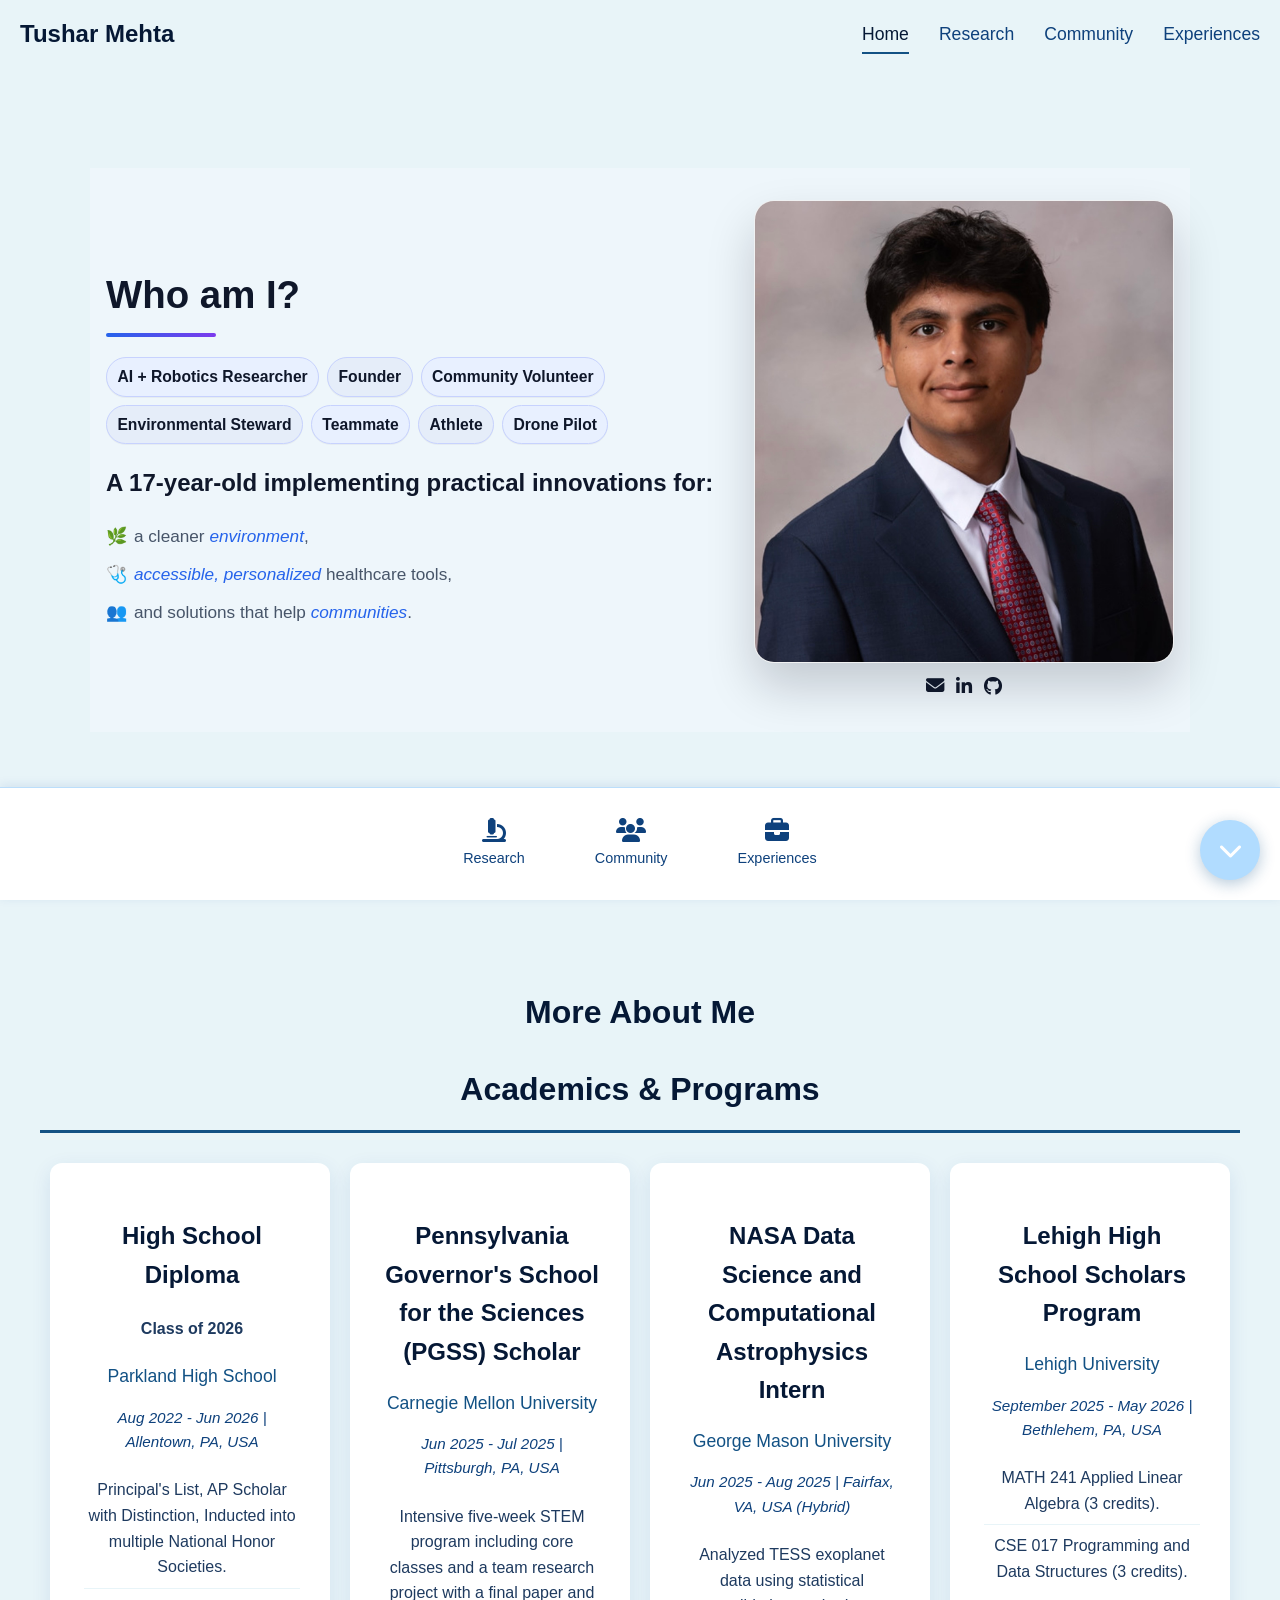
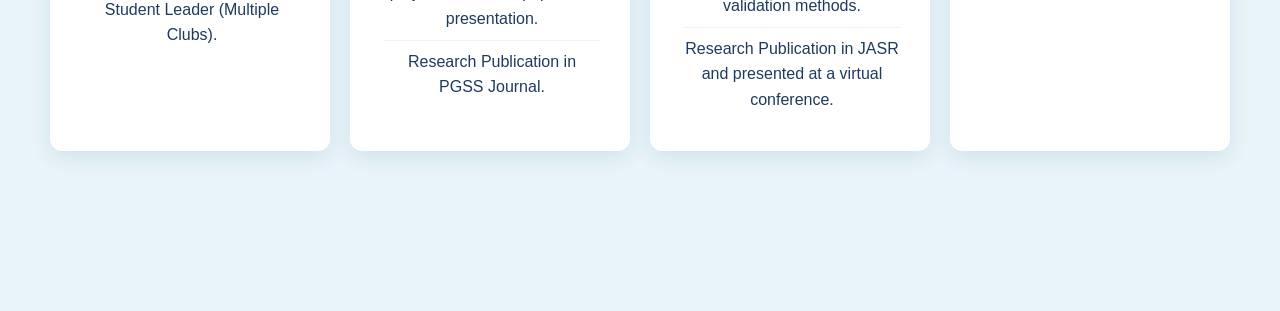
==== index.html @ a8ed3935 "Update index.html" ====
<!DOCTYPE html>
<html lang="en">
<head>
    <meta charset="UTF-8">
    <meta name="viewport" content="width=device-width, initial-scale=1.0">
    <title>Tushar Mehta</title>
    <link rel="stylesheet" href="style.css">
    <link rel="stylesheet" href="https://cdnjs.cloudflare.com/ajax/libs/font-awesome/6.5.2/css/all.min.css">
</head>
<body>

    <section id="home">
        <div class="background-overlay"></div>
        <header>
            <div class="logo">
                <a href="#">Tushar Mehta</a>
            </div>
            
            <!-- Hamburger Menu Button -->
            <button class="hamburger" id="hamburger">
                <span class="hamburger-line"></span>
                <span class="hamburger-line"></span>
                <span class="hamburger-line"></span>
            </button>
            
            <nav class="nav-menu" id="nav-menu">
                <ul>
                    <li><a href="#" class="active">Home</a></li>
                    <li><a href="research.html">Research</a></li>
                    <li><a href="community.html">Community</a></li>
                    <li><a href="experiences.html">Experiences</a></li>
                </ul>
            </nav>
        </header>

        <main class="hero-content">
<section class="intro theme-light" aria-labelledby="intro-title">
  <style>
    /* ===== Palette (light). Switch to .theme-dark if you prefer ===== */
    .theme-light { --bg:#eef6fb; --ink:#0f172a; --muted:#475569; --accent:#2563eb; --accent2:#7c3aed; --chip-bg:#e5edf9; --chip-bg-2:#e8f0ff; --chip-border:#c7d2fe; --chip-ink:#0f172a; }
    .theme-dark  { --bg:#0b1220; --ink:#e8eef6; --muted:#a9b6c7; --accent:#60a5fa; --accent2:#a78bfa; --chip-bg:#172033; --chip-bg-2:#1b2440; --chip-border:#2a3a58; --chip-ink:#e8eef6; }

    /* Layout */
    .intro{ background:var(--bg); color:var(--ink); }
    .intro .wrap{
      max-width:1100px; margin:0 auto; padding:2rem 1rem;
      display:grid; grid-template-columns: 1fr 420px; gap:2rem; align-items:center;
    }
    @media (max-width:880px){
      .intro .wrap{ grid-template-columns:1fr; }
      .intro .photo{ order:2; justify-self:center; }
    }

    /* Fix heading/subhead visibility even if a global style lowers opacity */
    .intro #intro-title,
    .intro .subhead{
      color:var(--ink) !important;
      opacity:1 !important;
      text-shadow:none !important;
      mix-blend-mode:normal !important;
      margin:0 0 .5rem;
    }
    #intro-title{ font-size:clamp(1.9rem,3.2vw,2.4rem); font-weight:800; }
    .rule{
      width:110px; height:4px; border-radius:999px; margin:.35rem 0 1.25rem;
      background:linear-gradient(90deg,var(--accent),var(--accent2));
    }

    /* Chips */
    .roles{ margin:0 0 .75rem; padding:0; list-style:none; display:flex; flex-wrap:wrap; gap:.5rem; }
    .roles li{
      display:inline-block; padding:.38rem .65rem; border-radius:999px;
      background:var(--chip-bg); border:1px solid var(--chip-border);
      color:var(--chip-ink); font-weight:600; font-size:.98rem; box-shadow:0 1px 0 rgba(15,23,42,.04);
    }
    .roles li:nth-child(odd){ background:var(--chip-bg-2); }

    /* Body line */
    .mission{ margin:.25rem 0 0; font-size:clamp(1rem,1.8vw,1.075rem); color:var(--muted); line-height:1.65; }
    .mission i{ color:var(--accent); font-style:italic; }

    /* Photo on the right */
    .photo{ justify-self:end; }
    .photo img{
      display:block; width:min(100%,420px); height:auto;
      border-radius:20px;
      box-shadow: 0 24px 48px rgba(2, 6, 23, .18);
      border: 1px solid rgba(15, 23, 42, .06);
      background:#fff;             /* prevents gray edges on transparent PNGs */
      object-fit: cover;
    }
  </style>

  <div class="wrap">
    <!-- LEFT: text -->
    <div>
      <h2 id="intro-title">Who am I?</h2>
      <div class="rule" aria-hidden="true">
      </div>

      <ul class="roles" aria-label="My roles">
        <li>AI&nbsp;+&nbsp;Robotics&nbsp;Researcher</li>
        <li>Founder</li>
        <li>Community&nbsp;Volunteer</li>
        <li>Environmental&nbsp;Steward</li>
        <li>Teammate</li>
        <li>Athlete</li>
        <li>Drone&nbsp;Pilot</li>
      </ul>

    <div class="head"> <h2>A 17-year-old implementing practical innovations for:</h2></div>
<ul class="mission" style="margin-top:1rem; padding-left:0; list-style:none;">
  <li><span class="icon" aria-hidden="true">🌿</span>a cleaner <i>environment</i>,</li>
  <li><span class="icon" aria-hidden="true">🩺</span><i>accessible, personalized</i> healthcare tools,</li>
  <li><span class="icon" aria-hidden="true">👥</span>and solutions that help <i>communities</i>.</li>
</ul>
</div>
<!-- Styles for the left-side social row (keep or merge into your main <style>) -->
<style>
  .left-social{
    margin-top:.85rem;       /* space under the bullets */
    display:inline-flex;
    gap:.75rem;
    align-items:center;
  }
  .left-social a{
    color:var(--ink);        /* matches your theme text color */
    text-decoration:none;
    font-size:1.05rem;
    line-height:1;
  }
  .left-social a:hover{
    color:var(--accent);     /* uses your existing accent color */
  }
</style>
<style>
  /* tiny helper so icons line up nicely */
    .mission li{
    margin: .6rem 0;          /* <-- more space between list items */
  }
    .mission .icon{
    display:inline-block;
    width:1.25em;
    text-align:center;
    margin-right:.4rem;
  }
</style>

    <!-- RIGHT: photo -->
<div class="right-col" style="justify-self:end;text-align:center;">
  <figure class="photo" style="margin:0;">
    <img
      src="assets/images/profile-photo.jpg"
      alt="Portrait of Tushar Mehta"
      style="display:block;width:min(100%,420px);height:auto;border-radius:20px;box-shadow:0 24px 48px rgba(2,6,23,.18);border:1px solid rgba(15,23,42,.06);background:#fff;object-fit:cover;"
    />
  </figure>

  <div class="social-icons" style="margin-top:.85rem;display:inline-flex;gap:.75rem;align-items:center;">
    <a href="mailto:mehtat124@gmail.com?subject=Request%20For%20Info&body=Hi%20Tushar," aria-label="Email" target="_blank" rel="noopener noreferrer" style="color:var(--ink);text-decoration:none;font-size:1.15rem;line-height:1;">
      <i class="fas fa-envelope"></i>
    </a>
    <a href="https://www.linkedin.com/in/tushar-mehta-104a21375/" aria-label="LinkedIn" target="_blank" rel="noopener noreferrer" style="color:var(--ink);text-decoration:none;font-size:1.15rem;line-height:1;">
      <i class="fab fa-linkedin-in"></i>
    </a>
    <a href="https://github.com/TMRmehta" aria-label="GitHub" target="_blank" rel="noopener noreferrer" style="color:var(--ink);text-decoration:none;font-size:1.15rem;line-height:1;">
      <i class="fab fa-github"></i>
    </a>
  </div>
</div>
</section>

        </main>

        <div class="bottom-icons">
            <div class="scroll-down-icon">
                <a href="#projects"> <i class="fas fa-chevron-down"></i>
                </a>
            </div>
        </div>
    </section>
    <section id="projects" class="about-section">
        <h2>More About Me</h2>
            <div id="academics" class="tab-content">
                <h2 class="section-title">Academics & Programs</h2>
                <div class="card-grid">
                    <div class="card academic-card">
                        <h3>High School Diploma </h3>
                        <h4>Class of 2026</h4>
                        <p class="institution">Parkland High School</p>
                        <p class="date-location">Aug 2022 - Jun 2026 | Allentown, PA, USA</p>
                        <ul>
                            <li>Principal's List, AP Scholar with Distinction, Inducted into multiple National Honor Societies.
                            
                            </li>
                            <li>Student Leader (Multiple Clubs).</li>
                        </ul>
                    </div>
                    <div class="card academic-card">
                        <h3>Pennsylvania Governor's School for the Sciences (PGSS) Scholar</h3>
                        <p class="institution">Carnegie Mellon University</p>
                        <p class="date-location">Jun 2025 - Jul 2025 | Pittsburgh, PA, USA</p>
                        <ul>
                            <li>Intensive five-week STEM program including core classes and a team research project with a final paper and presentation.</li>
                            <li>Research Publication in PGSS Journal.</li>
                        </ul>
                    </div>
                    <div class="card academic-card">
                        <h3>NASA Data Science and Computational Astrophysics Intern</h3>
                        <p class="institution">George Mason University</p>
                        <p class="date-location">Jun 2025 - Aug 2025 | Fairfax, VA, USA (Hybrid)</p>
                         <ul>
                            <li>Analyzed TESS exoplanet data using statistical validation methods.</li>
                            <li>Research Publication in JASR and presented at a virtual conference.</li>
                        </ul>
                    </div>
                    <div class="card academic-card">
                        <h3>Lehigh High School Scholars Program</h3>
                        <p class="institution">Lehigh University</p>
                        <p class="date-location">September 2025 - May 2026 | Bethlehem, PA, USA</p>
                         <ul>
                            <li>MATH 241 Applied Linear Algebra (3 credits).</li>
                            <li>CSE 017 Programming and Data Structures (3 credits).</li>
                        </ul>
                    </div>
                </div>
            </div>
    </section>

    <!-- Bottom Navigation Icons -->
    <footer class="bottom-navigation">
        <div class="nav-icons">
            <a href="research.html" class="nav-icon" aria-label="Research">
                <i class="fas fa-microscope"></i>
                <span>Research</span>
            </a>
            <a href="community.html" class="nav-icon" aria-label="Community">
                <i class="fas fa-users"></i>
                <span>Community</span>
            </a>
            <a href="experiences.html" class="nav-icon" aria-label="Experiences">
                <i class="fas fa-briefcase"></i>
                <span>Experiences</span>
            </a>
        </div>
    </footer>

    <!-- Navigation Toggle Button -->
    <div class="nav-toggle" id="navToggle">
        <i class="fas fa-chevron-up"></i>
    </div>

    <script src="script.js"></script>
</body>
</html>
---- style.css ----
/* General Body & Font Styles */
* {
    box-sizing: border-box;
}

body {
    /* Use a standard, clean font */
    font-family: 'Segoe UI', Tahoma, Geneva, Verdana, sans-serif;
    margin: 0;
    padding: 0;
    /* Professional light blue background */
    background-color: #e8f4f8;
    color: #1e3a5f; /* Deep blue text for contrast */
    overflow-x: hidden; /* Prevents horizontal scroll */
    min-height: 100vh;
    line-height: 1.6;
}

/* Base Header and Navigation (Applies to both Home and Projects) */
header {
    position: absolute;
    top: 0;
    left: 0;
    width: 100%;
    padding: 15px 20px;
    display: flex;
    justify-content: space-between;
    align-items: center;
    box-sizing: border-box;
    z-index: 1000; /* High z-index for navigation */
    background-color: rgba(232, 244, 248, 0.95);
    backdrop-filter: blur(10px);
}

.logo a {
    font-size: 1.5rem;
    font-weight: bold;
    color: #051835; /* Professional deep blue */
    text-decoration: none;
}

nav ul {
    list-style: none;
    margin: 0;
    padding: 0;
    display: flex;
    align-items: center;
    gap: 20px;
    flex-wrap: wrap;
}

nav a {
    color: #0e417c; /* Medium blue link color */
    text-decoration: none;
    font-size: 1.2rem;
    padding-bottom: 5px;
    transition: color 0.3s ease, border-bottom 0.3s ease;
}

nav a:hover, nav a.active {
    color: #051835; /* Darker hover/active color */
    border-bottom: 2px solid #125184; /* Bright blue accent */
}

/* Hamburger Menu Styles */
.hamburger {
    display: none;
    flex-direction: column;
    justify-content: space-around;
    width: 30px;
    height: 30px;
    background: transparent;
    border: none;
    cursor: pointer;
    padding: 0;
    z-index: 1001;
}

.hamburger-line {
    width: 100%;
    height: 3px;
    background-color: #051835;
    border-radius: 2px;
    transition: all 0.3s ease;
    transform-origin: center;
}

.hamburger.active .hamburger-line:nth-child(1) {
    transform: rotate(45deg) translate(6px, 6px);
}

.hamburger.active .hamburger-line:nth-child(2) {
    opacity: 0;
}

.hamburger.active .hamburger-line:nth-child(3) {
    transform: rotate(-45deg) translate(6px, -6px);
}

.nav-menu {
    display: flex;
    align-items: center;
}

.nav-menu ul {
    list-style: none;
    margin: 0;
    padding: 0;
    display: flex;
    align-items: center;
    gap: 30px;
}

.nav-menu a {
    color: #0e417c;
    text-decoration: none;
    font-size: 1.1rem;
    font-weight: 500;
    padding: 8px 0;
    transition: color 0.3s ease, border-bottom 0.3s ease;
    position: relative;
}

.nav-menu a:hover, .nav-menu a.active {
    color: #051835;
    border-bottom: 2px solid #125184;
}

/* Hide timeline sidebar on mobile devices */
@media (max-width: 991px) {
    .timeline-sidebar {
        display: none !important;
    }
    
    .research-timeline {
        padding-left: 20px !important;
    }
}

/* Mobile Navigation Overlay */
.nav-menu.active {
    position: fixed;
    top: 0;
    left: 0;
    width: 100%;
    height: 100vh;
    background-color: rgba(232, 244, 248, 0.98);
    backdrop-filter: blur(10px);
    z-index: 999;
    display: flex;
    align-items: center;
    justify-content: center;
    opacity: 1;
    visibility: visible;
    transition: all 0.3s ease;
}

.nav-menu.active ul {
    flex-direction: column;
    gap: 40px;
    text-align: center;
}

.nav-menu.active a {
    font-size: 1.5rem;
    font-weight: 600;
    color: #051835;
    padding: 15px 0;
    display: block;
    border-bottom: none;
    transition: transform 0.3s ease;
}

.nav-menu.active a:hover,
.nav-menu.active a.active {
    color: #125184;
    border-bottom: none;
    transform: scale(1.05);
}

/* Home Section */
#home {
    position: relative;
    height: 100vh;
    width: 100%;
    display: flex;
    flex-direction: column;
    justify-content: center;
    align-items: center;
    background: none;
    padding-top: 0;
}

/* Main Hero Content */
.hero-content {
    position: relative;
    z-index: 2;
    display: flex;
    align-items: center;
    justify-content: center;
    gap: 30px;
    padding: 0 20px;
    width: 100%;
    max-width: 1200px;
    box-sizing: border-box;
    flex-wrap: wrap;
}

.text-content {
    flex: 1;
    max-width: 500px;
    color: #1e3a5f;
}

.text-content h1 {
    font-size: clamp(2rem, 5vw, 2.5rem);
    margin: 0 0 10px 0;
    font-weight: 600;
    color: #051835;
    line-height: 1.2;
}

.underline {
    width: 70px;
    height: 4px;
    background-color: #125184; /* Bright blue accent */
    margin-bottom: 20px;
}

.text-content p {
    font-size: clamp(1rem, 2.5vw, 1.5rem);
    line-height: 1.6;
    color: #0e417c;
    margin-bottom: 20px;
}

.text-content i {
    font-style: italic;
}

/* Social Icons */
.social-icons {
    margin-top: 30px;
    display: flex;
    gap: 20px;
    font-style: normal;  /* ✅ Overrides inherited italic style */
}

.social-icons a {
    color: #0e417c;
    font-size: 1.8rem;
    transition: color 0.3s ease, transform 0.3s ease;
}

.social-icons a:hover {
    color: #125184; /* Bright blue hover */
    transform: scale(1.1);
}

/* Image Content */
.image-content {
    flex: 1;
    display: flex;
    justify-content: center;
    align-items: center;
    max-width: 400px;
    min-width: 250px;
}

.image-content img {
    width: 100%;
    height: auto;
    max-width: 350px;
    border-radius: 8px;
    box-shadow: 0 6px 20px rgba(13, 71, 161, 0.15);
}

/* Bottom Icons (for home page only) */
.bottom-icons {
    position: absolute;
    bottom: 30px;
    width: 100%;
    padding: 0 50px;
    display: flex;
    justify-content: space-between;
    align-items: center;
    box-sizing: border-box;
    z-index: 2;
}

/* About Section Styles */
.about-section {
    background-color: #e8f4f8;
    padding: 60px 20px;
    text-align: center;
    color: #1e3a5f;
}

.about-section h2 {
    font-size: clamp(1.8rem, 4vw, 2rem);
    color: #051835;
    margin-bottom: 20px;
    font-weight: 600;
}

.tab-content {
    max-width: 1200px;
    margin: 0 auto;
}

.card-grid {
    display: grid;
    grid-template-columns: repeat(auto-fit, minmax(280px, 1fr));
    gap: 20px;
    margin-top: 30px;
    padding: 0 10px;
}

.card {
    background-color: #ffffff;
    border-radius: 12px;
    padding: 30px;
    box-shadow: 0 6px 20px rgba(13, 71, 161, 0.1);
    transition: transform 0.3s ease, box-shadow 0.3s ease;
    border-left: 4px solid transparent;
}

.card:hover {
    transform: translateY(-5px);
    box-shadow: 0 12px 30px rgba(13, 71, 161, 0.15);
    border-left-color: #125184;
}

.academic-card h3 {
    font-size: 1.5rem;
    color: #051835;
    margin-bottom: 15px;
    font-weight: 600;
}

.institution {
    font-size: 1.1rem;
    color: #125184;
    font-weight: 500;
    margin-bottom: 8px;
}

.date-location {
    font-size: 0.95rem;
    color: #0e417c;
    margin-bottom: 15px;
    font-style: italic;
}

.academic-card ul {
    list-style: none;
    padding: 0;
    margin: 0;
}

.academic-card li {
    font-size: 1rem;
    color: #1e3a5f;
    line-height: 1.6;
    padding: 8px 0;
    border-bottom: 1px solid #e8f4f8;
}

.academic-card li:last-child {
    border-bottom: none;
}

.camera-icon, .scroll-down-icon {
    font-size: 1.2rem;
}

.scroll-down-icon {
    position: absolute;
    left: 50%;
    transform: translateX(-50%);
    animation: bounce 2s infinite;
}

.scroll-down-icon a {
    color: #051835;
}

/* Bouncing Animation for Scroll Arrow */
@keyframes bounce {
    0%, 20%, 50%, 80%, 100% {
        transform: translate(-50%, 0);
    }
    40% {
        transform: translate(-50%, -15px);
    }
    60% {
        transform: translate(-50%, -7px);
    }
}

/* ------------------------------------------- */
/* --- Projects Page Specific Styles (Enhanced) --- */
/* ------------------------------------------- */

/* Projects Page Header */
#projects-page-header {
    position: relative;
    height: 50vh;
    width: 100%;
    display: flex;
    flex-direction: column;
    justify-content: center;
    align-items: center;
    background: linear-gradient(135deg, #bbdefb 0%, #c6e5ff 100%);
    color: #051835;
}

/* Adjust header positioning on this page */
#projects-page-header header {
    position: absolute;
    top: 0;
    left: 0;
    width: 100%;
}

.page-title {
    position: relative;
    z-index: 2;
    text-align: center;
    margin-top: 50px;
}

.page-title h1 {
    font-size: clamp(2rem, 5vw, 3.5rem);
    font-weight: 600;
    margin: 0;
    color: #051835;
    line-height: 1.2;
}

.page-title .underline {
    width: 100px;
    height: 4px;
    background-color: #125184;
    margin: 15px auto 20px auto;
}

/* Category Navigation Links */
.category-nav {
    display: flex;
    gap: 30px;
    justify-content: center;
    margin-top: 25px;
}

.category-link {
    color: #0e417c;
    text-decoration: none;
    font-size: 1.1rem;
    font-weight: 500;
    padding: 10px 25px;
    border: 2px solid #64b5f6;
    border-radius: 25px;
    transition: all 0.3s ease;
    background-color: rgba(255, 255, 255, 0.8);
}

.category-link:hover {
    background-color: #125184;
    color: #ffffff;
    border-color: #125184;
    transform: translateY(-2px);
}

/* --- Enhanced Sidebar Scroll Indicator (INCREASED SIZE) --- */
.timeline-sidebar {
    position: fixed;
    left: 20px;
    top: 50%;
    transform: translateY(-50%);
    z-index: 100;
    display: flex;
    flex-direction: column;
    gap: 35px;
    align-items: flex-start;
    max-width: 200px;
}

/* Every label visible at all times */
.timeline-item {
    display: flex;
    align-items: center;
    gap: 16px;
    cursor: pointer;
    transition: all 0.3s ease;
}

.timeline-dot {
    width: 18px;
    height: 18px;
    border-radius: 50%;
    background-color: #c6e5ff;
    border: 3px solid #fff;
    box-shadow: 0 0 0 3px #c6e5ff;
    transition: all 0.3s ease;
}

/* Labels are always visible but muted */
.timeline-label {
    font-size: 1.1rem;
    color: #0e417c;
    opacity: 0.7;
    transform: translateX(0);
    font-weight: 500;
    transition: all 0.3s ease;
    max-width: 200px;
    word-break: normal;
    overflow-wrap: normal;
    line-height: 1.2;
}

/* Highlight active section */
.timeline-item.active .timeline-label {
    color: #051835;
    opacity: 1;
    font-size: 1.4rem;
    font-weight: 700;
    transform: scale(1.05);
}

.timeline-item.active .timeline-dot {
    background-color: #125184;
    box-shadow: 0 0 0 4px #125184, 0 0 12px rgba(33, 150, 243, 0.6);
    transform: scale(1.4);
    width: 20px;
    height: 20px;
}

/* Hover feedback */
.timeline-item:hover .timeline-label {
    color: #051835;
    opacity: 1;
}

/* Research Timeline - Continuous Layout */
.research-timeline {
    padding: 40px 20px;
    max-width: 1400px;
    margin: 0 auto;
    background-color: #e8f4f8;
}

.research-section {
    margin-bottom: 80px;
}

.section-title {
    font-size: clamp(1.8rem, 4vw, 2.5rem);
    color: #051835;
    margin-bottom: 30px;
    padding-bottom: 15px;
    border-bottom: 3px solid #125184;
    font-weight: 600;
}

/* Project Item - Continuous Flow */
.project-item {
    margin-bottom: 60px;
    opacity: 0;
    transform: translateY(30px);
    animation: fadeInUp 0.8s ease forwards;
}

@keyframes fadeInUp {
    to {
        opacity: 1;
        transform: translateY(0);
    }
}

.project-content {
    display: flex;
    align-items: center;
    gap: 30px;
    padding: 30px 20px;
    background-color: #ffffff;
    border-radius: 12px;
    box-shadow: 0 4px 20px rgba(13, 71, 161, 0.08);
    transition: all 0.4s ease;
    border-left: 4px solid transparent;
    flex-wrap: wrap;
}

.project-content:hover {
    box-shadow: 0 8px 30px rgba(13, 71, 161, 0.15);
    transform: translateX(10px);
    border-left-color: #125184;
}

/* Reverse layout for alternating pattern */
.project-content.reverse {
    flex-direction: row-reverse;
}

.project-content.reverse:hover {
    transform: translateX(-10px);
}

.project-image {
    flex: 1;
    min-width: 250px;
    max-width: 400px;
    border-radius: 8px;
    overflow: hidden;
    box-shadow: 0 4px 15px rgba(13, 71, 161, 0.12);
    background-color: white;
}

.project-image img {
    width: 100%;
    height: clamp(200px, 30vw, 350px);
    object-fit: contain;
    display: block;
    transition: transform 0.4s ease;
    background-color: white;
}

.project-content:hover .project-image img {
    transform: scale(1.05);
}

.project-details {
    flex: 1.2;
    color: #1e3a5f;
}

.project-details h3 {
    font-size: clamp(1.3rem, 3vw, 1.9rem);
    margin-top: 0;
    margin-bottom: 1rem;
    color: #051835;
    font-weight: 600;
}

.project-details p {
    font-size: clamp(0.95rem, 2vw, 1.1rem);
    line-height: 1.8;
    margin-bottom: 1.5rem;
    color: #0e417c;
}

.technologies {
    display: flex;
    flex-wrap: wrap;
    gap: 0.75rem;
    margin-bottom: 1.5rem;
}

.tech-tag {
    background-color: #bbdefb;
    color: #051835;
    padding: 0.4rem 1rem;
    border-radius: 20px;
    font-size: 0.9rem;
    font-family: 'Roboto Mono', monospace;
    font-weight: 500;
    transition: all 0.3s ease;
}

.tech-tag:hover {
    background-color: #125184;
    color: #ffffff;
    transform: translateY(-2px);
}

.project-links {
    display: flex;
    gap: 15px;
    flex-wrap: wrap;
}

.project-links .btn-link {
    display: inline-block;
    background-color: #0e417c;
    color: white;
    padding: 12px 28px;
    border-radius: 6px;
    text-decoration: none;
    font-weight: 500;
    transition: all 0.3s ease;
    border: 2px solid #0e417c;
}

.project-links .btn-link:hover {
    background-color: #125184;
    border-color: #125184;
    transform: translateY(-2px);
    box-shadow: 0 4px 12px rgba(33, 150, 243, 0.3);
}

/* Old Project Card Styles (Kept for other pages) */
.projects-container {
    padding: 80px 20px;
    display: flex;
    flex-direction: column;
    align-items: center;
    gap: 50px;
}

.project-card {
    background-color: #ffffff;
    border-radius: 8px;
    box-shadow: 0 6px 20px rgba(13, 71, 161, 0.1);
    display: flex;
    flex-direction: row;
    align-items: center;
    max-width: 1100px;
    width: 90%;
    overflow: hidden;
    transition: transform 0.3s ease, box-shadow 0.3s ease;
    border: 1px solid #bbdefb;
}

.project-card:hover {
    transform: translateY(-8px);
    box-shadow: 0 12px 24px rgba(13, 71, 161, 0.15);
}

.project-card .project-image {
    flex: 1;
    min-width: 45%;
    max-height: 350px;
    overflow: hidden;
    background-color: white;
}

.project-card .project-image img {
    width: 100%;
    height: 100%;
    object-fit: contain;
    display: block;
    background-color: white;
}

.project-card .project-details {
    flex: 1.2;
    padding: 40px;
    color: #1e3a5f;
}

.project-card.image-right {
    flex-direction: row-reverse;
}

/* Video Grid for multiple videos */
.video-grid {
    display: grid;
    grid-template-columns: repeat(auto-fit, minmax(300px, 1fr));
    gap: 30px;
    width: 90%;
    max-width: 1100px;
    margin-top: 40px;
}

.video-embed-card:hover {
    transform: translateY(-5px);
}

.video-embed-card iframe {
    width: 100%;
    height: 200px;
    border: none;
    border-radius: 8px;
    margin-bottom: 15px;
}

.video-info h4 {
    font-size: 1.2rem;
    margin-top: 0;
    color: #051835;
}

.video-info p {
    font-size: 0.9rem;
    line-height: 1.5;
    color: #0e417c;
}

/* ------------------------------------------- */
/* --- Comprehensive Responsive Design --- */
/* ------------------------------------------- */
/* Large Desktop (1400px and up) */
@media (min-width: 1400px) {
    .hero-content {
        gap: 50px;
        padding: 0 20px;
    }
    
    .research-timeline {
        padding: 60px 80px 60px 260px;
    }
    
    .timeline-sidebar {
        left: 40px;
    }
}

/* Desktop (1200px to 1399px) */
@media (max-width: 1399px) and (min-width: 1200px) {
    .research-timeline {
        padding: 60px 40px 60px 250px;
    }
    
    .timeline-sidebar {
        left: 10px;
        max-width: 220px;
    }
    
    .timeline-label {
        max-width: 220px;
        word-break: normal;
        overflow-wrap: normal;
    }
}

/* Tablet Landscape (992px to 1199px) */
@media (max-width: 1199px) and (min-width: 992px) {
    .hero-content {
        gap: 25px;
        padding: 0 30px;
    }
    
    .research-timeline {
        padding: 50px 30px 50px 200px;
    }
    
    .timeline-sidebar {
        left: 20px;
        max-width: 160px;
    }
    
    .timeline-label {
        font-size: 0.95rem;
        max-width: 160px;
        word-break: normal;
        overflow-wrap: normal;
    }
    
    .project-content {
        gap: 25px;
        padding: 25px 15px;
    }
    
    .project-image {
        min-width: 200px;
        max-width: 350px;
    }
}

/* Tablet Portrait (768px to 991px) */
@media (max-width: 991px) and (min-width: 768px) {
    .hamburger {
        display: flex;
    }
    
    .nav-menu {
        display: none;
    }
    
    header {
        padding: 15px 20px;
    }
    
    #home {
        padding-top: 90px;
        min-height: 100vh;
        height: auto;
    }
    
    .hero-content {
        flex-direction: column;
        text-align: center;
        gap: 30px;
        padding: 0 20px;
        margin-top: 0;
        width: 100%;
    }
    
    .intro .wrap {
        padding: 1.5rem 1rem 2rem 1rem !important;
    }
    
    .text-content {
        max-width: 100%;
        order: 1;
    }
    
    .image-content {
        max-width: 300px;
        order: 2;
    }
    
    .research-timeline {
        padding: 40px 20px;
        margin-top: 80px;
    }
    
    .timeline-sidebar {
        display: none !important;
    }
    
    .project-content,
    .project-content.reverse {
        flex-direction: column;
        gap: 25px;
        padding: 30px 20px;
        margin-bottom: 40px;
    }
    
    .project-image {
        min-width: 100%;
        max-width: 100%;
        order: 1;
    }
    
    .project-details {
        order: 2;
    }
    
    .card-grid {
        grid-template-columns: repeat(auto-fit, minmax(280px, 1fr));
        gap: 25px;
        margin-top: 40px;
    }
    
    .card {
        padding: 25px;
    }
    
    .nav-icons {
        gap: 25px;
    }
    
    .nav-toggle {
        width: 50px;
        height: 50px;
        font-size: 1.3rem;
        bottom: 15px;
        right: 15px;
    }
}

/* Mobile Landscape (576px to 767px) */
@media (max-width: 767px) and (min-width: 576px) {
    .hamburger {
        display: flex;
    }
    
    .nav-menu {
        display: none;
    }
    
    header {
        padding: 12px 15px;
    }
    
    #home {
        padding-top: 80px;
        min-height: 100vh;
        height: auto;
    }
    
    .hero-content {
        flex-direction: column;
        text-align: center;
        gap: 25px;
        padding: 0 15px;
        margin-top: 0;
        width: 100%;
    }
    
    .intro .wrap {
        padding: 1rem 1rem 2rem 1rem !important;
    }
    
    .text-content {
        max-width: 100%;
        order: 1;
    }
    
    .image-content {
        max-width: 250px;
        order: 2;
    }
    
    .about-section {
        padding: 40px 15px;
        margin-top: 70px;
    }
    
    .card-grid {
        grid-template-columns: 1fr;
        gap: 20px;
        padding: 0 10px;
    }
    
    .card {
        padding: 20px;
        margin: 0 5px;
    }
    
    .research-timeline {
        padding: 30px 15px;
        margin-top: 70px;
    }
    
    .project-content,
    .project-content.reverse {
        flex-direction: column;
        gap: 20px;
        padding: 25px 15px;
        margin-bottom: 30px;
    }
    
    .project-image {
        min-width: 100%;
        max-width: 100%;
        order: 1;
    }
    
    .project-details {
        order: 2;
    }
    
    .project-image img {
        height: clamp(200px, 25vw, 280px);
    }
    
    .nav-icons {
        gap: 20px;
        padding: 0 10px;
    }
    
    .nav-icon {
        min-width: 60px;
        padding: 8px 10px;
    }
    
    .nav-icon i {
        font-size: 1.3rem;
    }
    
    .nav-icon span {
        font-size: 0.8rem;
    }
    
    .nav-toggle {
        width: 45px;
        height: 45px;
        font-size: 1.2rem;
        bottom: 15px;
        right: 15px;
    }
}

/* Mobile Portrait (up to 575px) */
@media (max-width: 575px) {
    .hamburger {
        display: flex;
        width: 25px;
        height: 25px;
    }
    
    .nav-menu {
        display: none;
    }
    
    header {
        padding: 10px 15px;
    }
    
    .logo a {
        font-size: 1.2rem;
    }
    
    #home {
        padding-top: 70px;
        min-height: 100vh;
        height: auto;
    }
    
    .hero-content {
        flex-direction: column;
        text-align: center;
        gap: 20px;
        padding: 0 10px;
        margin-top: 0;
        width: 100%;
    }
    
    .intro .wrap {
        padding: 1rem 1rem 2rem 1rem !important;
    }
    
    .text-content {
        max-width: 100%;
        order: 1;
    }
    
    .text-content h1 {
        font-size: clamp(1.8rem, 8vw, 2.2rem);
        margin-bottom: 15px;
    }
    
    .text-content p {
        font-size: clamp(1rem, 4vw, 1.3rem);
        margin-bottom: 25px;
    }
    
    .image-content {
        max-width: 200px;
        min-width: 180px;
        order: 2;
    }
    
    .about-section {
        padding: 30px 10px;
        margin-top: 60px;
    }
    
    .about-section h2 {
        font-size: clamp(1.6rem, 6vw, 1.9rem);
        margin-bottom: 25px;
    }
    
    .card-grid {
        grid-template-columns: 1fr;
        gap: 15px;
        padding: 0;
        margin-top: 25px;
    }
    
    .card {
        padding: 20px 15px;
        margin: 0 5px;
    }
    
    .academic-card h3 {
        font-size: clamp(1.2rem, 5vw, 1.4rem);
        margin-bottom: 12px;
    }
    
    .institution {
        font-size: 1rem;
        margin-bottom: 6px;
    }
    
    .date-location {
        font-size: 0.9rem;
        margin-bottom: 12px;
    }
    
    .academic-card li {
        font-size: 0.95rem;
        padding: 6px 0;
    }
    
    .research-timeline {
        padding: 20px 10px;
        margin-top: 60px;
    }
    
    .section-title {
        font-size: clamp(1.6rem, 6vw, 1.9rem);
        margin-bottom: 25px;
    }
    
    .project-content,
    .project-content.reverse {
        flex-direction: column;
        gap: 20px;
        padding: 20px 15px;
        margin-bottom: 25px;
    }
    
    .project-image {
        min-width: 100%;
        max-width: 100%;
        order: 1;
    }
    
    .project-details {
        order: 2;
    }
    
    .project-image img {
        height: clamp(180px, 30vw, 220px);
    }
    
    .project-details h3 {
        font-size: clamp(1.2rem, 5vw, 1.4rem);
        margin-bottom: 12px;
    }
    
    .project-details p {
        font-size: clamp(0.9rem, 3vw, 1.1rem);
        margin-bottom: 15px;
        line-height: 1.6;
    }
    
    .technologies {
        gap: 0.5rem;
        margin-bottom: 15px;
    }
    
    .tech-tag {
        font-size: 0.8rem;
        padding: 0.4rem 0.8rem;
    }
    
    .project-links {
        flex-direction: column;
        gap: 10px;
    }
    
    .btn-link {
        padding: 12px 20px;
        font-size: 0.9rem;
        text-align: center;
    }
    
    .page-title h1 {
        font-size: clamp(1.8rem, 7vw, 2.2rem);
        margin-bottom: 15px;
    }
    
    .category-nav {
        flex-direction: column;
        gap: 10px;
        margin-top: 20px;
    }
    
    .category-link {
        font-size: 0.9rem;
        padding: 10px 20px;
    }
    
    .nav-icons {
        gap: 15px;
        padding: 0 5px;
    }
    
    .nav-icon {
        min-width: 50px;
        padding: 6px 8px;
    }
    
    .nav-icon i {
        font-size: 1.2rem;
    }
    
    .nav-icon span {
        font-size: 0.75rem;
    }
    
    .nav-toggle {
        width: 40px;
        height: 40px;
        font-size: 1.1rem;
        bottom: 10px;
        right: 10px;
    }
    
    /* Fix bottom padding for mobile */
    body {
        padding-bottom: 80px;
    }
}

.video-embed-card {
    background-color: #ffffff;
    border-radius: 10px;
    box-shadow: 0 4px 15px rgba(13, 71, 161, 0.1);
    overflow: hidden;
    padding: 20px;
    color: #1e3a5f;
    transition: transform 0.3s ease-in-out;
}

/* Bottom Navigation Styles */
.bottom-navigation {
    background-color: #ffffff;
    border-top: 1px solid #bbdefb;
    padding: 20px 0;
    position: fixed;
    bottom: 0;
    left: 0;
    right: 0;
    z-index: 1000;
    box-shadow: 0 -2px 10px rgba(13, 71, 161, 0.1);
    transform: translateY(100%);
    transition: transform 0.3s ease-in-out;
}

.bottom-navigation.show {
    transform: translateY(0);
}

.nav-toggle {
    position: fixed;
    bottom: 20px;
    right: 20px;
    width: 60px;
    height: 60px;
    background-color: #b1dcff;
    border-radius: 50%;
    display: flex;
    align-items: center;
    justify-content: center;
    color: white;
    font-size: 1.5rem;
    cursor: pointer;
    z-index: 1001;
    box-shadow: 0 4px 15px rgba(18, 81, 132, 0.3);
    transition: all 0.3s ease;
}

.nav-toggle:hover {
    background-color: #a6caff;
    transform: scale(1.1);
}

.nav-toggle i {
    transition: transform 0.3s ease;
}

.nav-toggle.active i {
    transform: rotate(180deg);
}

/* Navigation Hint Button */
.nav-hint {
    position: fixed;
    bottom: 20px;
    left: 50%;
    transform: translateX(-50%);
    width: 30px;
    height: 30px;
    background-color: #125184;
    border-radius: 50%;
    display: flex;
    align-items: center;
    justify-content: center;
    color: white;
    font-size: 0.8rem;
    cursor: pointer;
    z-index: 1001;
    box-shadow: 0 2px 8px rgba(18, 81, 132, 0.3);
    transition: all 0.3s ease;
    opacity: 0.7;
}

.nav-hint:hover {
    background-color: #051835;
    transform: translateX(-50%) scale(1.2);
    opacity: 1;
}

.nav-icons {
    display: flex;
    justify-content: center;
    gap: 40px;
    max-width: 1200px;
    margin: 0 auto;
    padding: 0 20px;
}

.nav-icon {
    display: flex;
    flex-direction: column;
    align-items: center;
    text-decoration: none;
    color: #0e417c;
    transition: all 0.3s ease;
    padding: 10px 15px;
    border-radius: 8px;
    min-width: 80px;
}

.nav-icon:hover {
    color: #125184;
    background-color: #e8f4f8;
    transform: translateY(-2px);
}

.nav-icon.active {
    color: #051835;
    background-color: #bbdefb;
}

.nav-icon i {
    font-size: 1.5rem;
    margin-bottom: 5px;
}

.nav-icon span {
    font-size: 0.9rem;
    font-weight: 500;
}

/* Add bottom padding to main content to account for fixed footer */
body {
    padding-bottom: 100px;
}

/* Responsive adjustments for bottom navigation */
@media (max-width: 768px) {
    .nav-icons {
        gap: 20px;
        padding: 0 10px;
    }
    
    .nav-icon {
        min-width: 60px;
        padding: 8px 10px;
    }
    
    .nav-icon i {
        font-size: 1.3rem;
    }
    
    .nav-icon span {
        font-size: 0.8rem;
    }
    
    .nav-toggle {
        width: 50px;
        height: 50px;
        font-size: 1.3rem;
        bottom: 15px;
        right: 15px;
    }
    
    .nav-hint {
        width: 25px;
        height: 25px;
        font-size: 0.7rem;
        bottom: 15px;
    }
}

@media (max-width: 480px) {
    .nav-icons {
        gap: 15px;
    }
    
    .nav-icon {
        min-width: 50px;
        padding: 6px 8px;
    }
    
    .nav-icon i {
        font-size: 1.2rem;
    }
    
    .nav-icon span {
        font-size: 0.75rem;
    }
    
    .nav-toggle {
        width: 45px;
        height: 45px;
        font-size: 1.2rem;
        bottom: 10px;
        right: 10px;
    }
    
    .nav-hint {
        width: 22px;
        height: 22px;
        font-size: 0.6rem;
        bottom: 10px;
    }
}
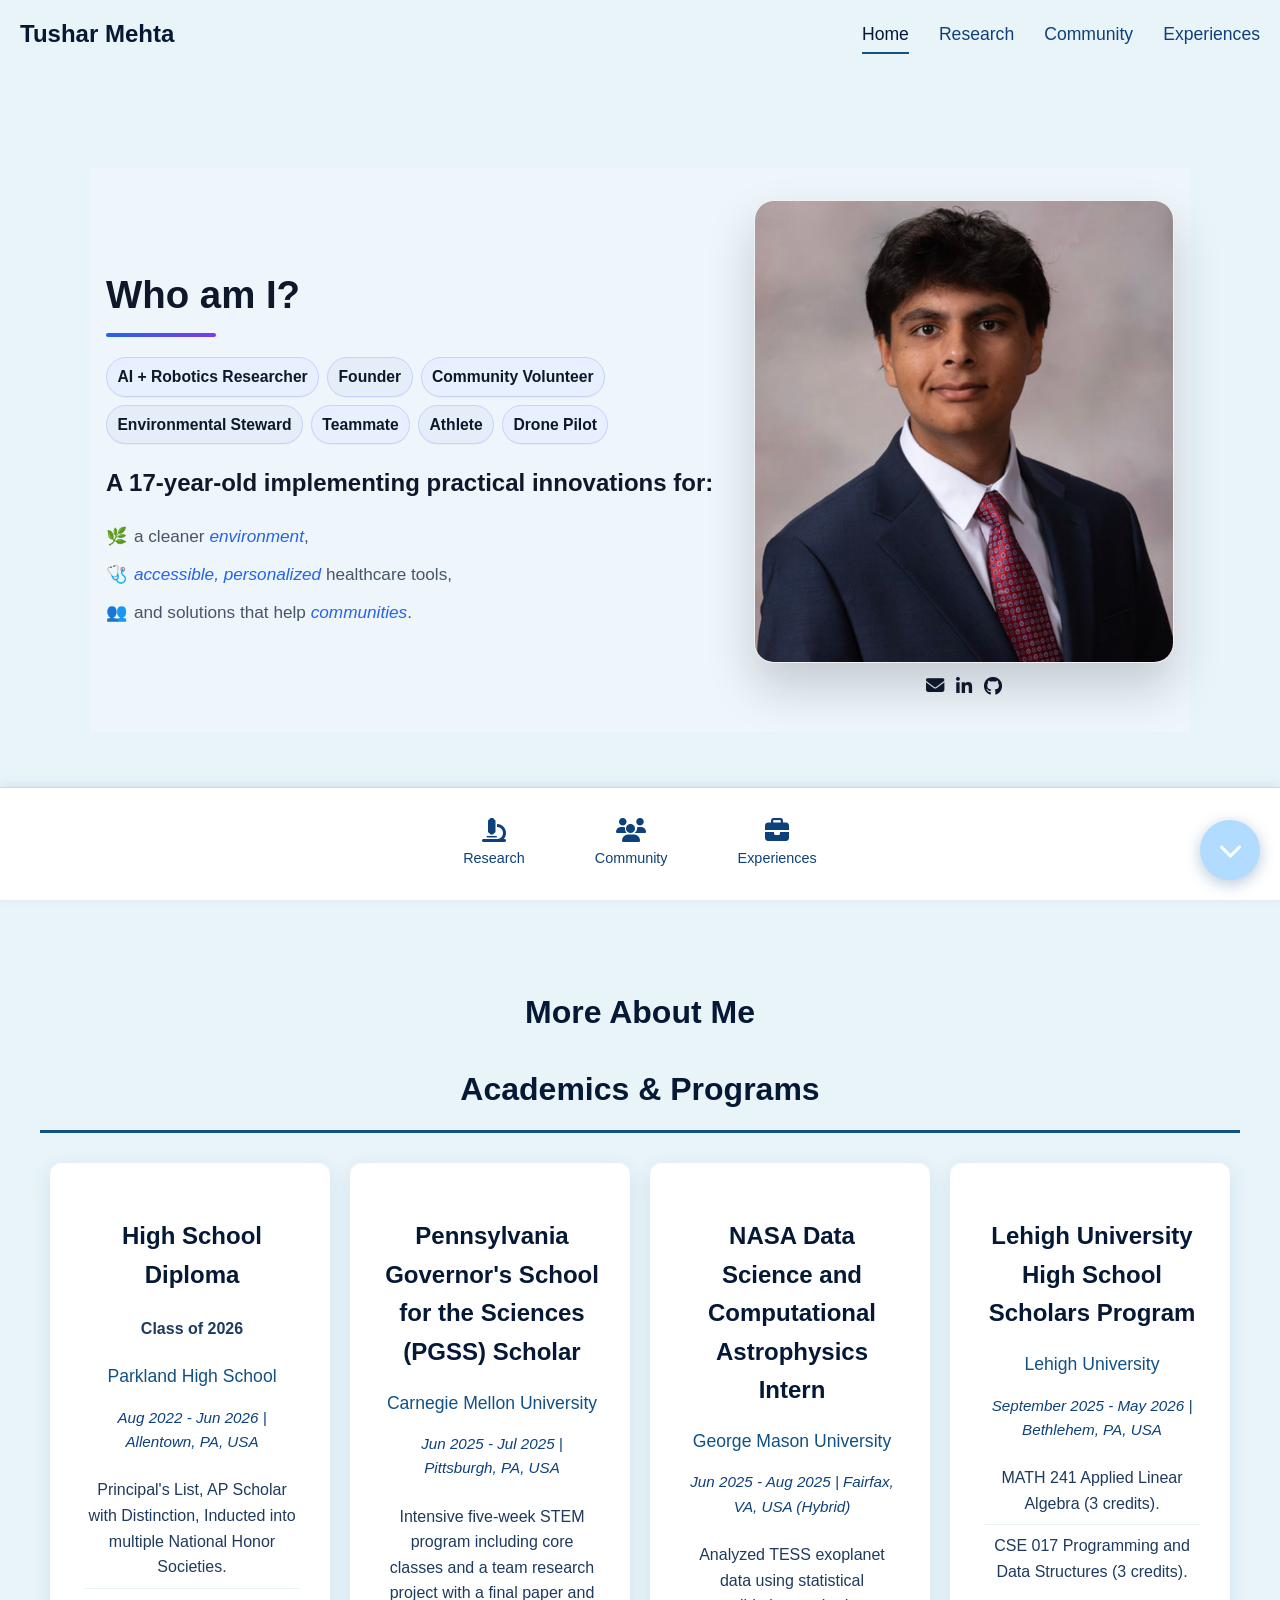
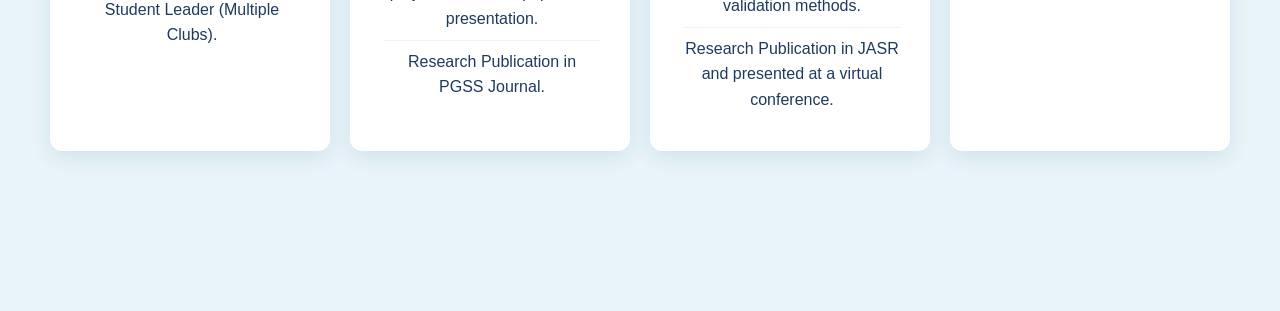
==== commit d05bc21f: "Update index.html" ====
--- a/index.html
+++ b/index.html
@@ -215,7 +215,7 @@
                         </ul>
                     </div>
                     <div class="card academic-card">
-                        <h3>Lehigh High School Scholars Program</h3>
+                        <h3>Lehigh University High School Scholars Program</h3>
                         <p class="institution">Lehigh University</p>
                         <p class="date-location">September 2025 - May 2026 | Bethlehem, PA, USA</p>
                          <ul>
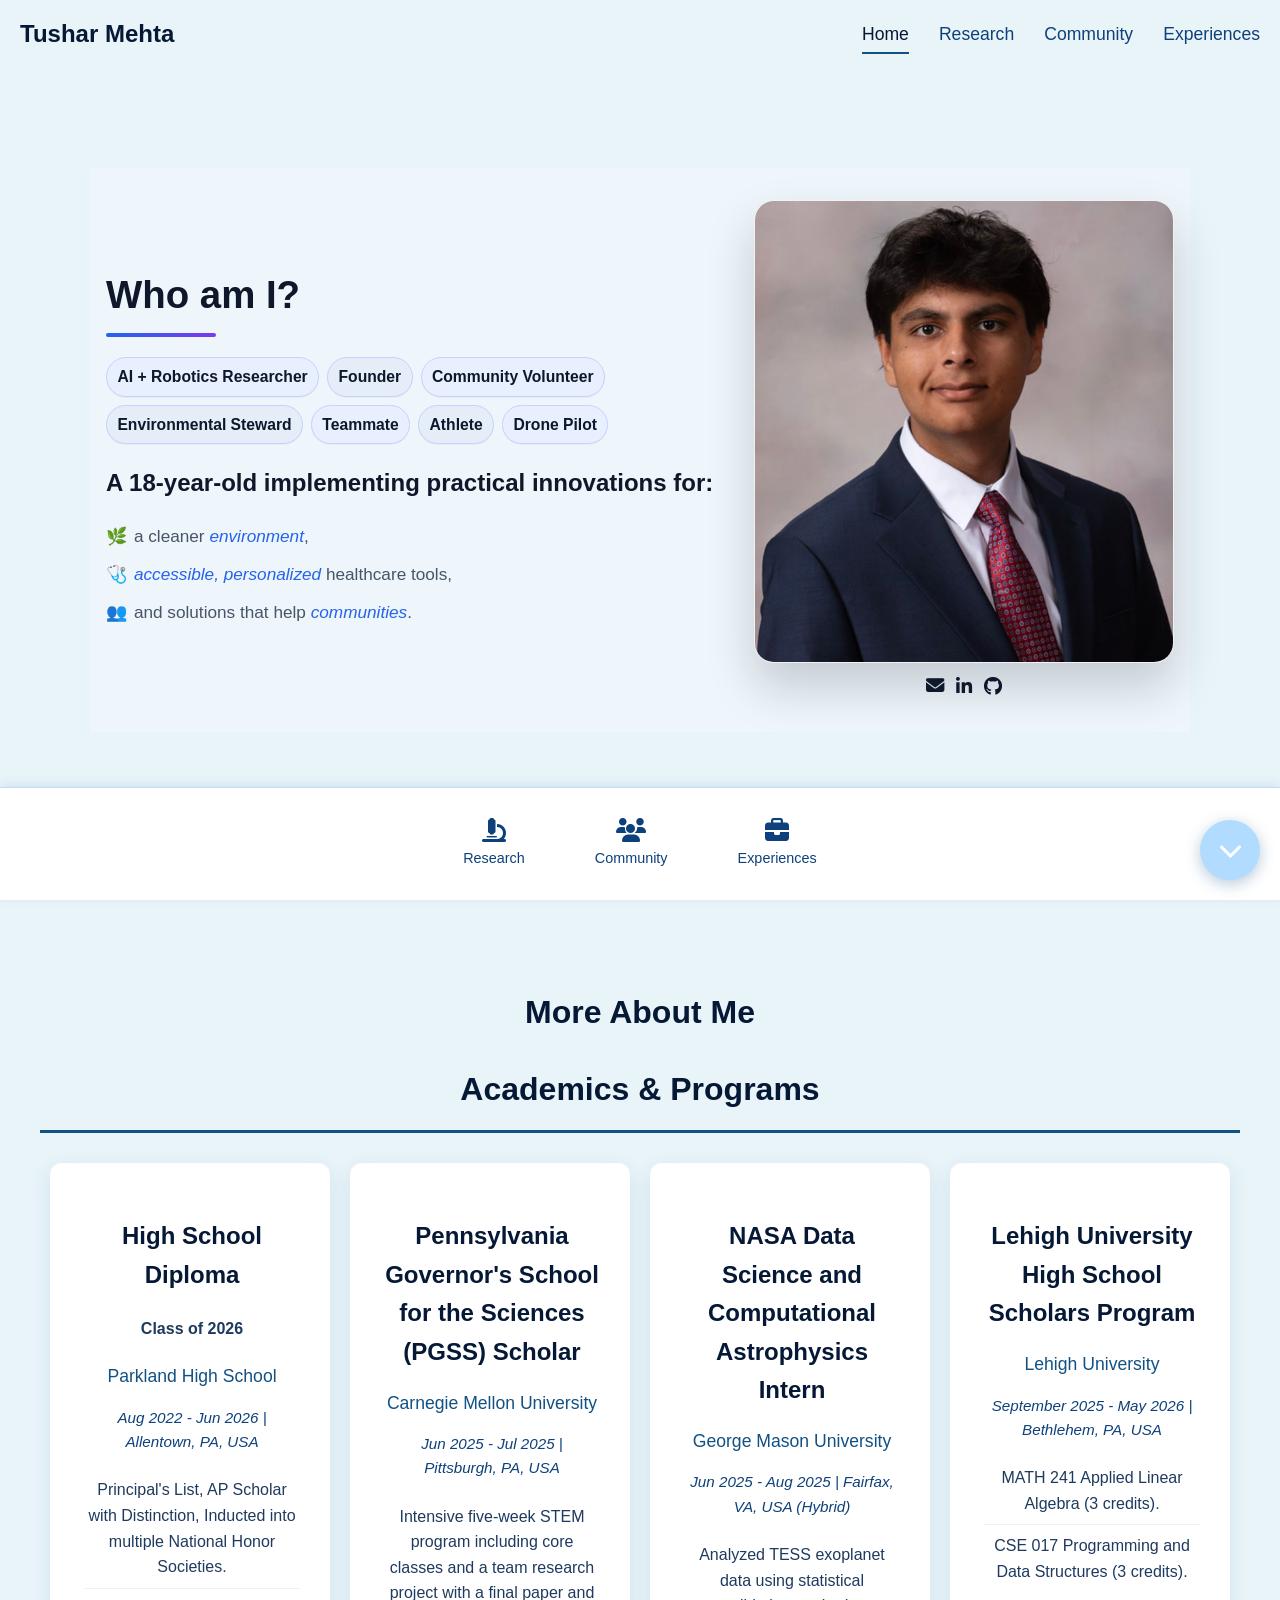
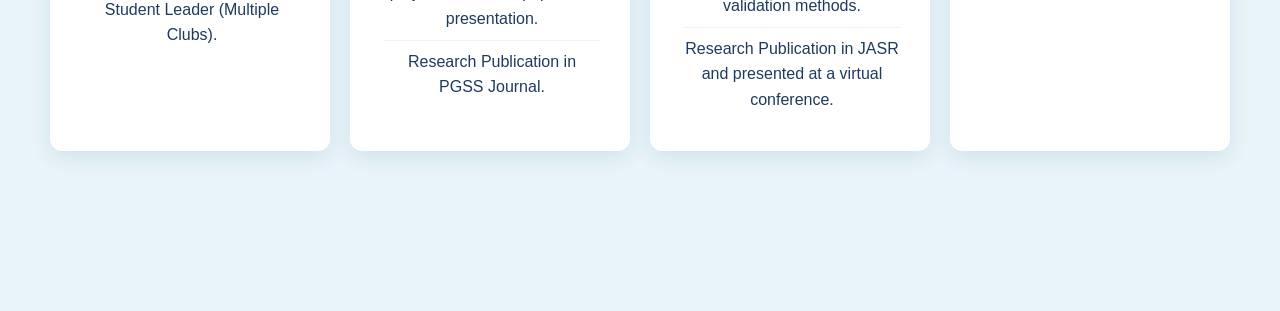
==== commit dfd17be3: "Update index.html" ====
--- a/index.html
+++ b/index.html
@@ -108,7 +108,7 @@
         <li>Drone&nbsp;Pilot</li>
       </ul>
 
-    <div class="head"> <h2>A 17-year-old implementing practical innovations for:</h2></div>
+    <div class="head"> <h2>A 18-year-old implementing practical innovations for:</h2></div>
 <ul class="mission" style="margin-top:1rem; padding-left:0; list-style:none;">
   <li><span class="icon" aria-hidden="true">🌿</span>a cleaner <i>environment</i>,</li>
   <li><span class="icon" aria-hidden="true">🩺</span><i>accessible, personalized</i> healthcare tools,</li>
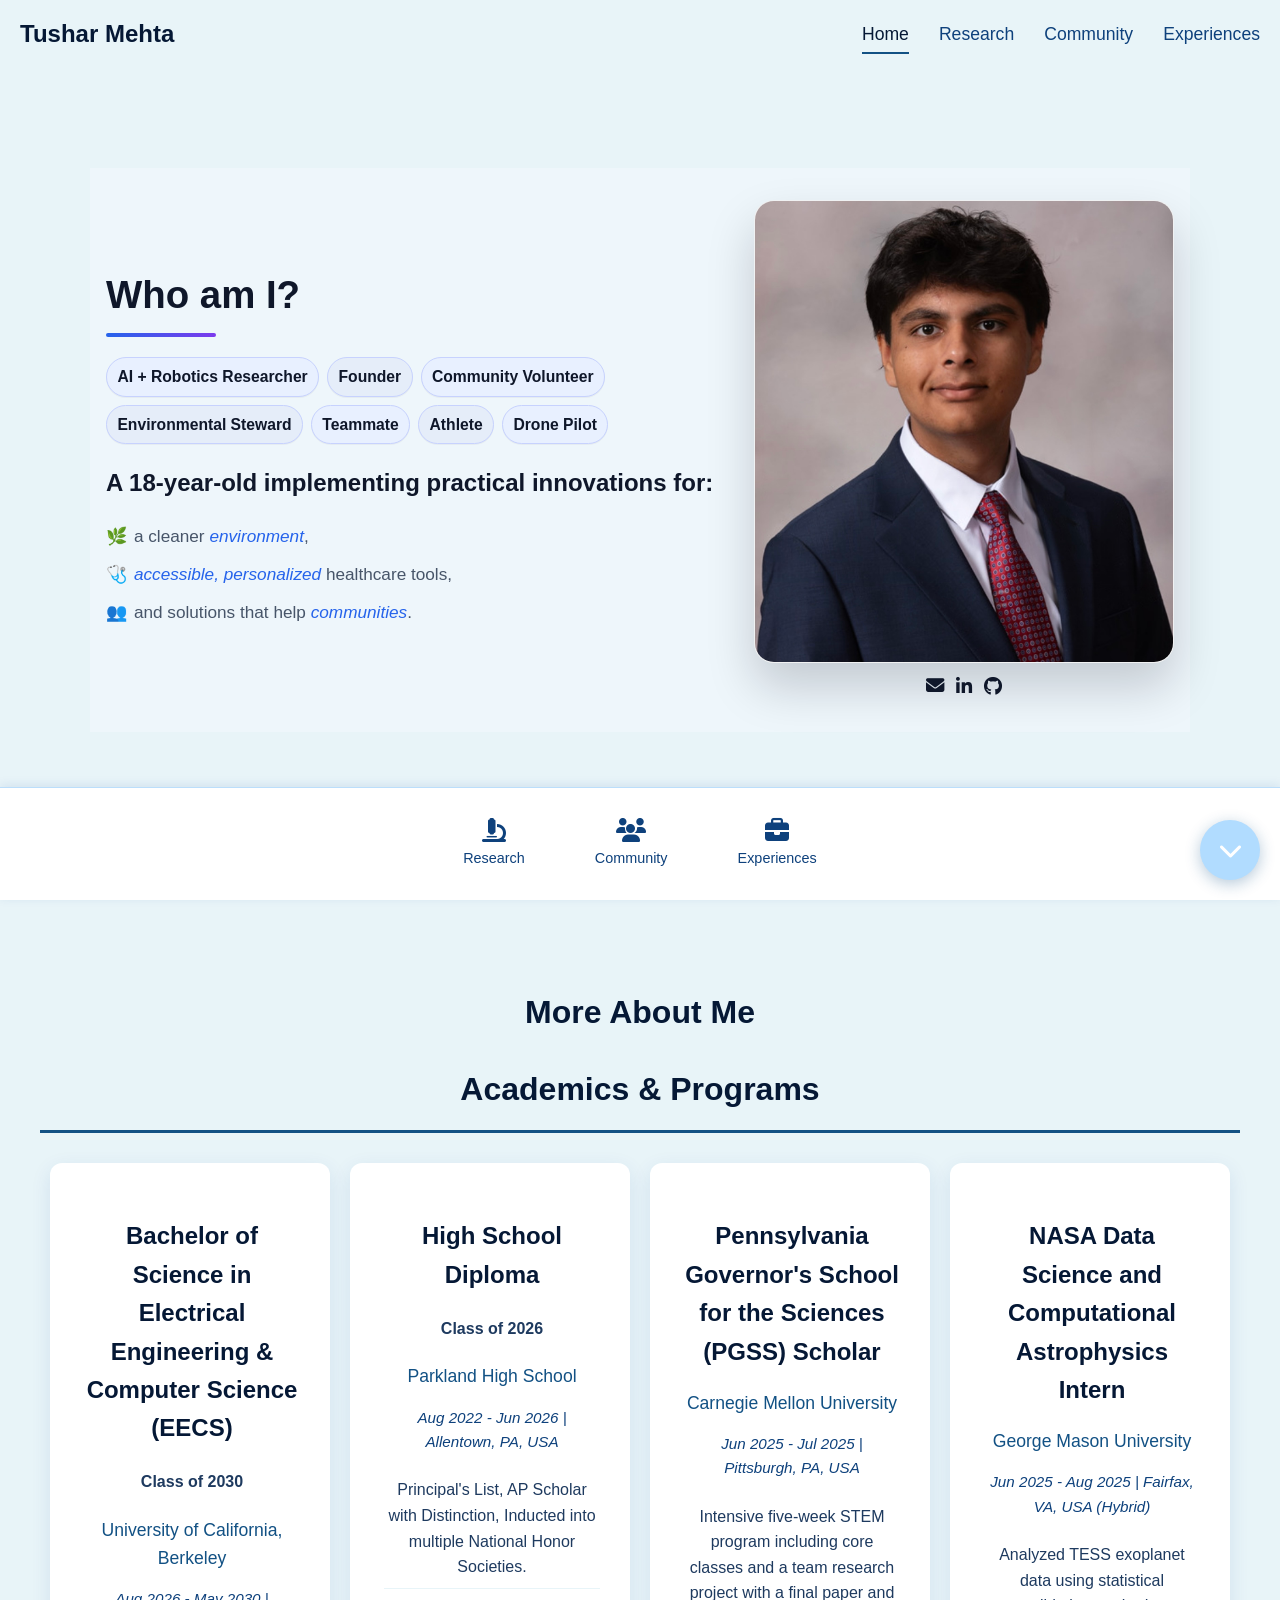
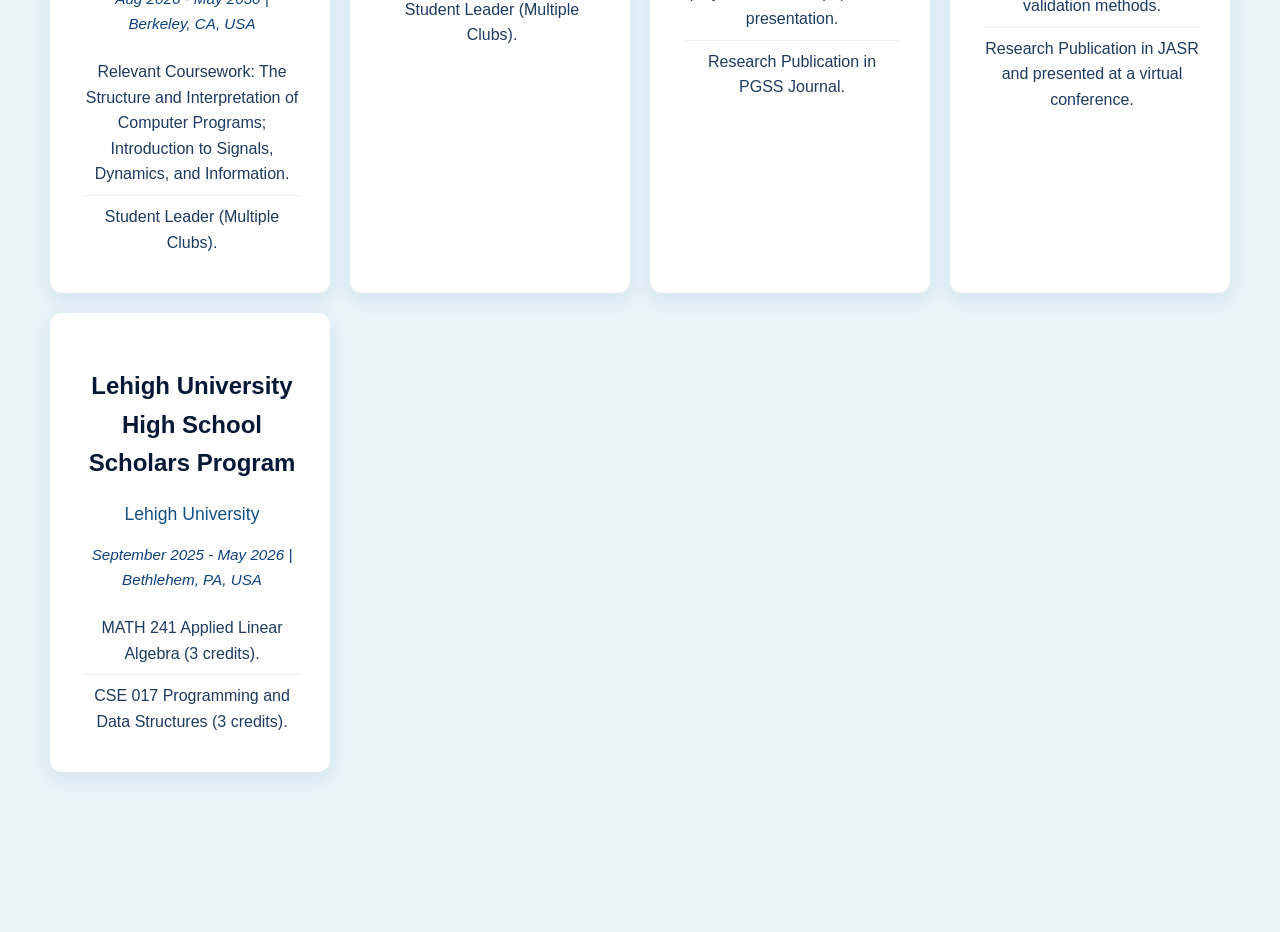
==== commit 3967acb1: "Update index.html" ====
--- a/index.html
+++ b/index.html
@@ -185,6 +185,17 @@
                 <h2 class="section-title">Academics & Programs</h2>
                 <div class="card-grid">
                     <div class="card academic-card">
+                        <h3>Bachelor of Science in Electrical Engineering & Computer Science (EECS) </h3>
+                        <h4>Class of 2030</h4>
+                        <p class="institution">University of California, Berkeley</p>
+                        <p class="date-location">Aug 2026 - May 2030 | Berkeley, CA, USA</p>
+                        <ul>
+                            <li>Relevant Coursework: The Structure and Interpretation of Computer Programs; Introduction to Signals, Dynamics, and Information.
+                            </li>
+                            <li>Student Leader (Multiple Clubs).</li>
+                        </ul>
+                    </div>
+                    <div class="card academic-card">
                         <h3>High School Diploma </h3>
                         <h4>Class of 2026</h4>
                         <p class="institution">Parkland High School</p>
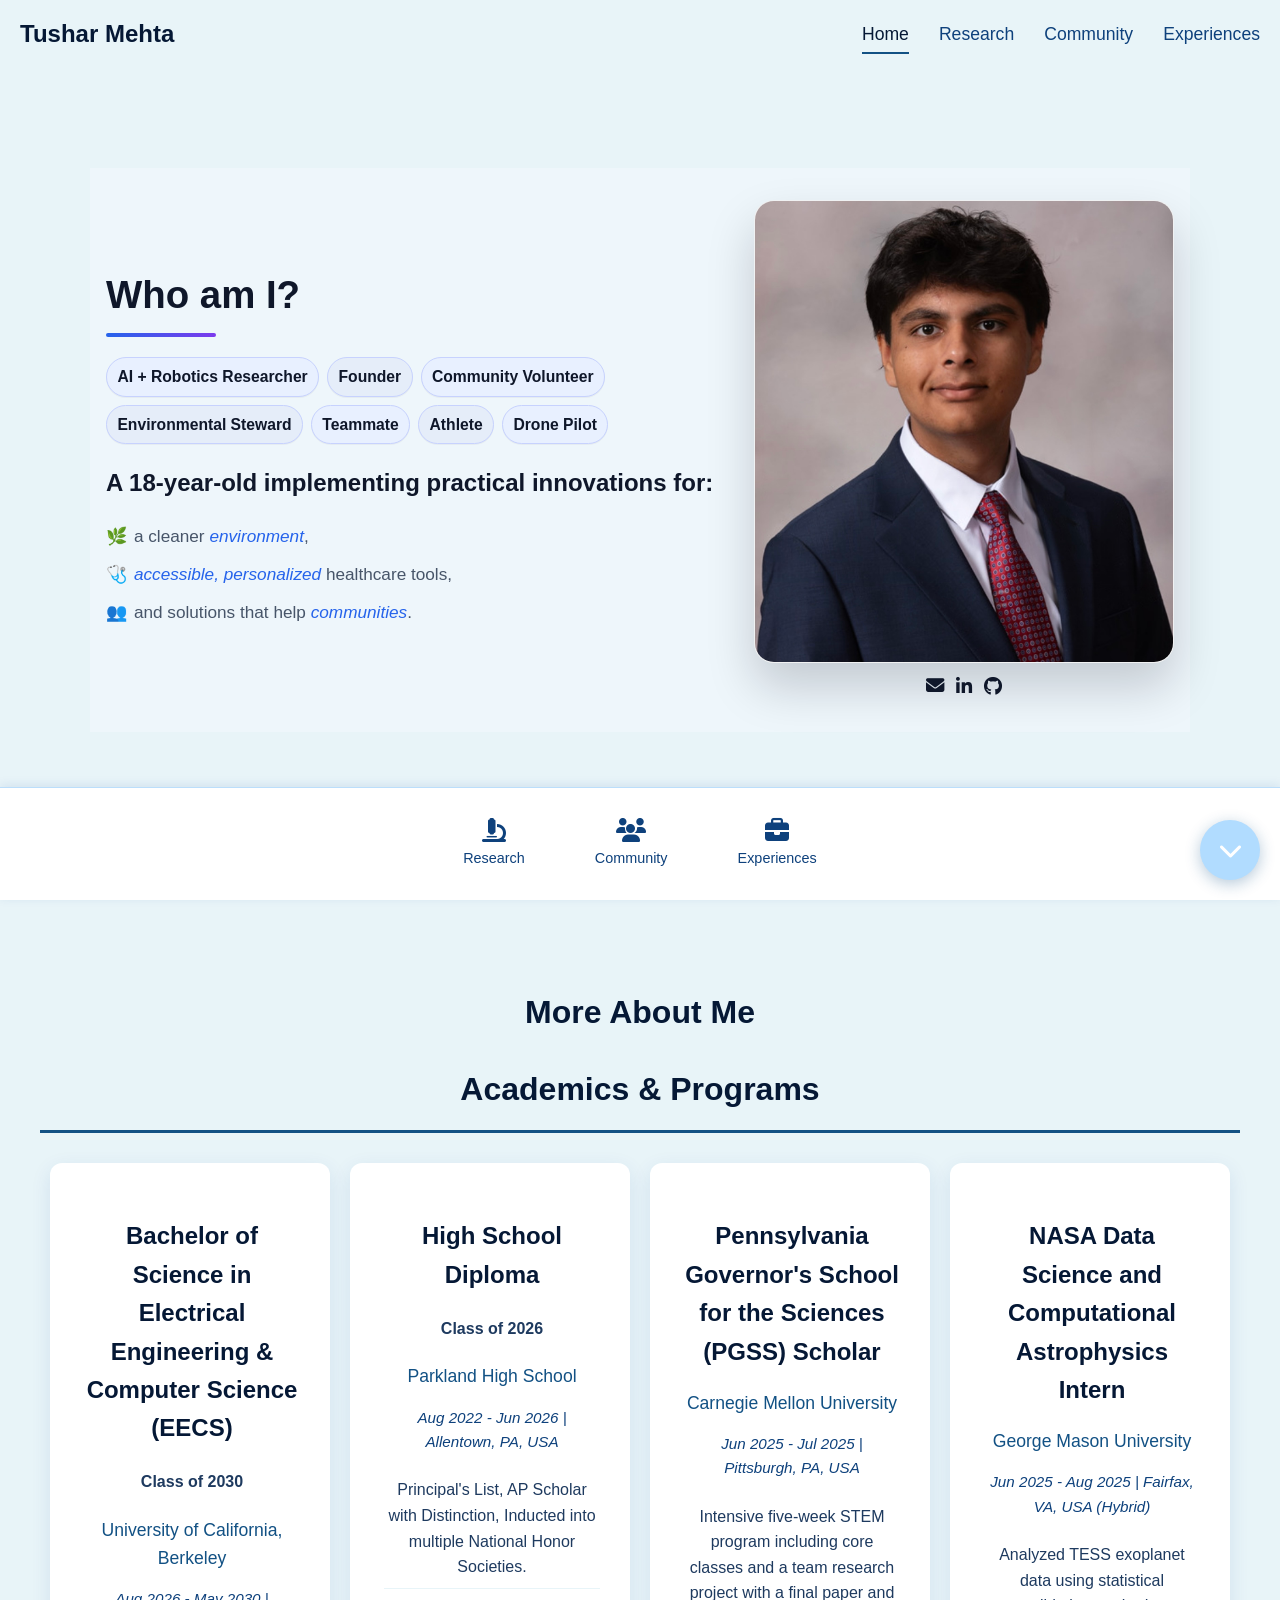
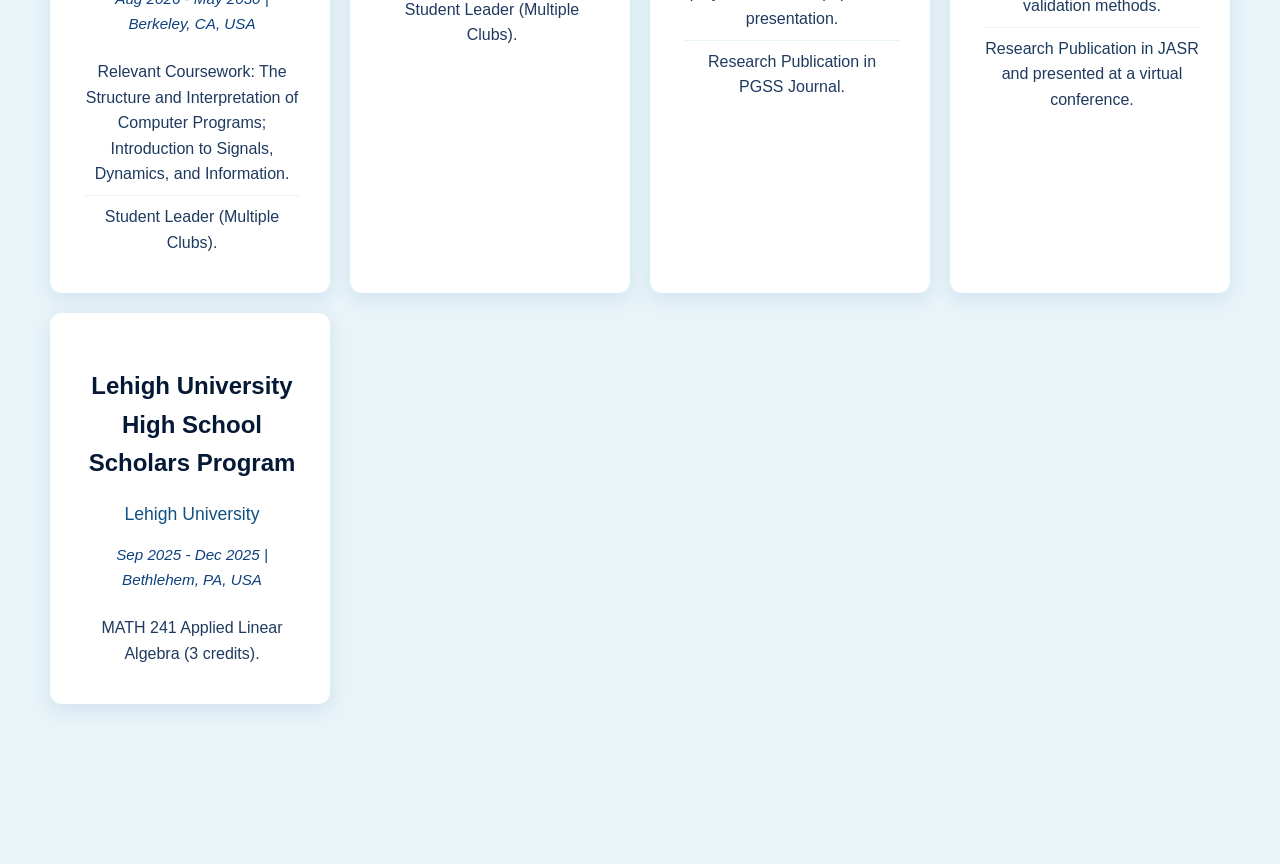
==== commit 1a7a7f62: "Update index.html" ====
--- a/index.html
+++ b/index.html
@@ -228,10 +228,9 @@
                     <div class="card academic-card">
                         <h3>Lehigh University High School Scholars Program</h3>
                         <p class="institution">Lehigh University</p>
-                        <p class="date-location">September 2025 - May 2026 | Bethlehem, PA, USA</p>
+                        <p class="date-location">Sep 2025 - Dec 2025 | Bethlehem, PA, USA</p>
                          <ul>
                             <li>MATH 241 Applied Linear Algebra (3 credits).</li>
-                            <li>CSE 017 Programming and Data Structures (3 credits).</li>
                         </ul>
                     </div>
                 </div>
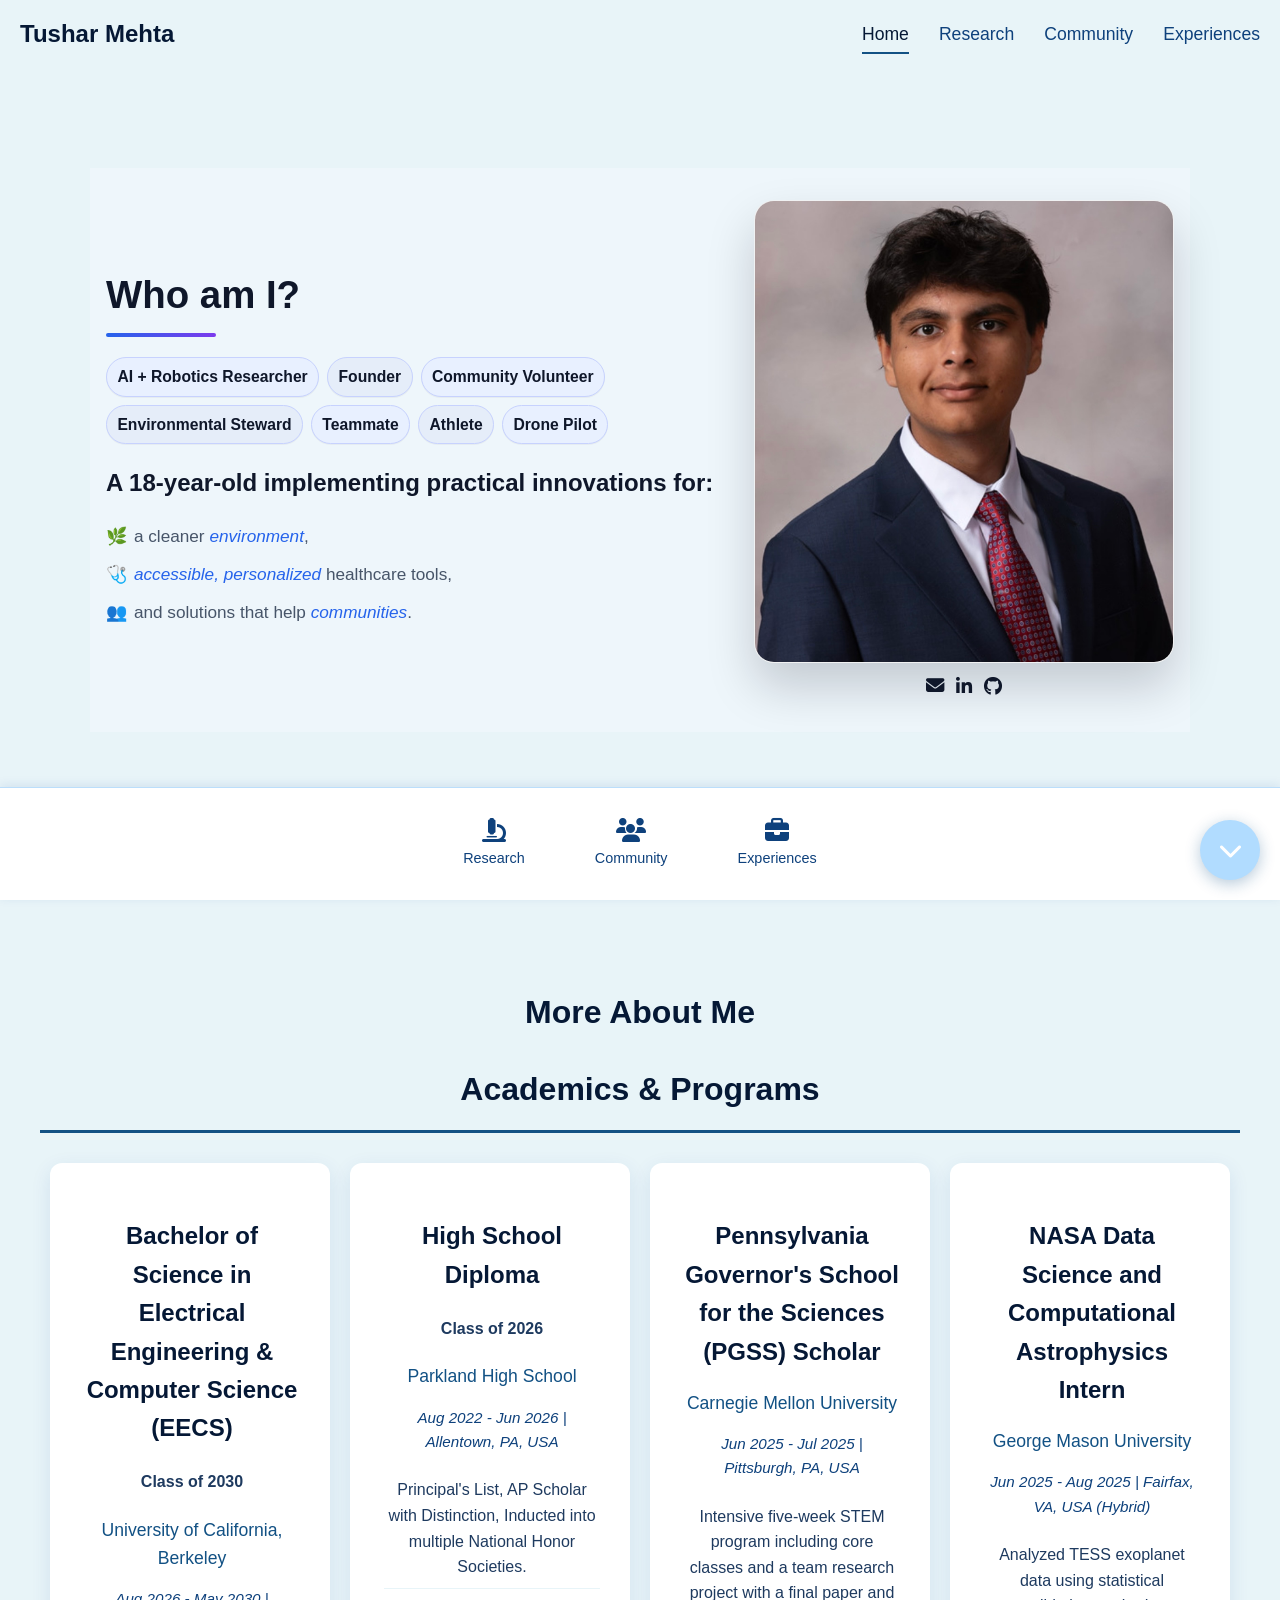
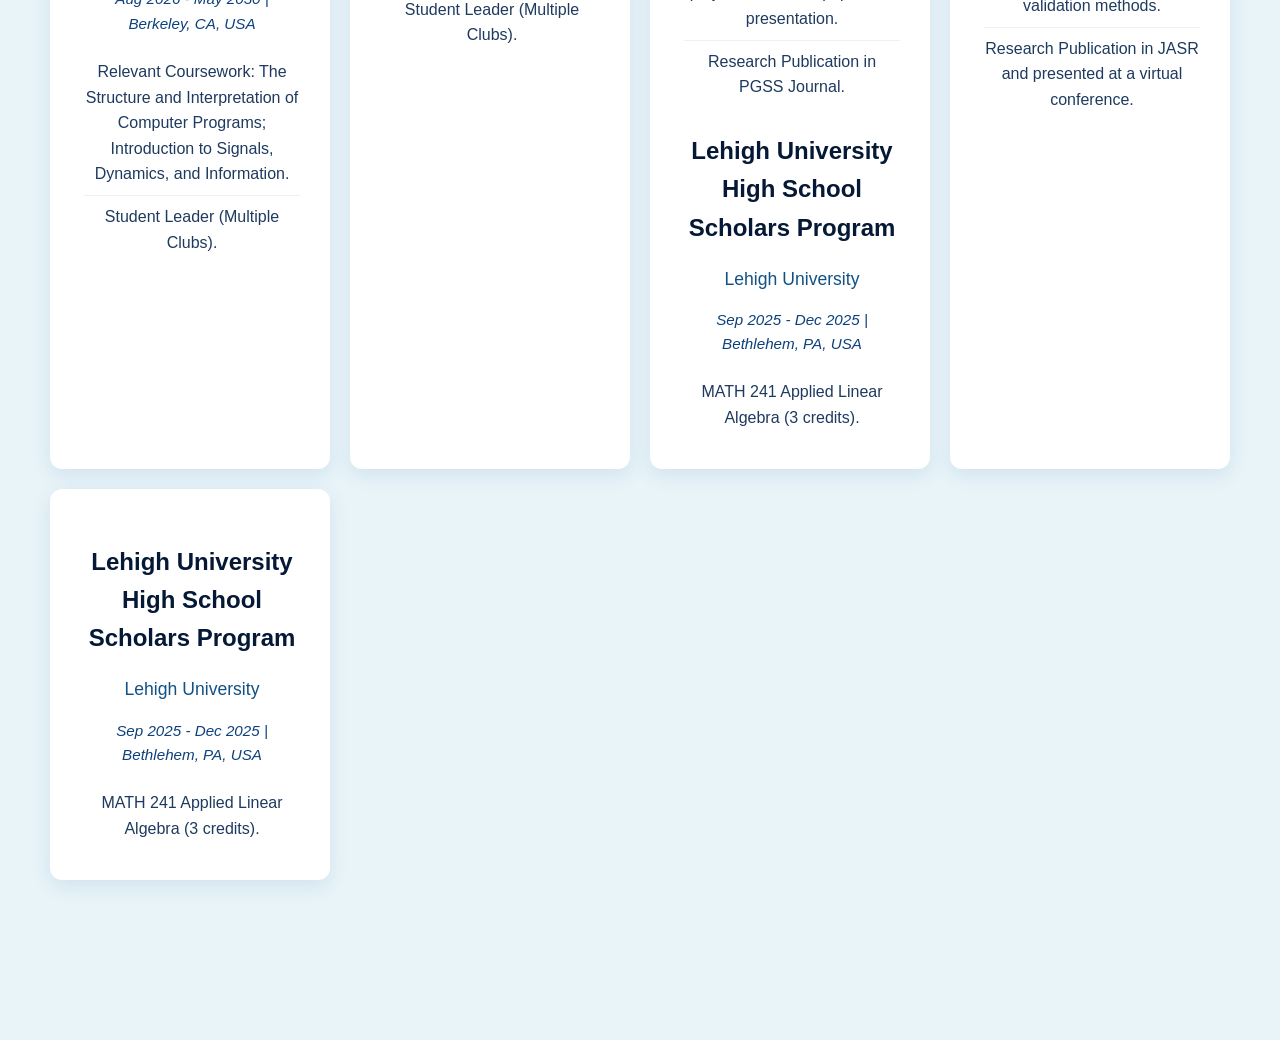
==== commit 72776e74: "Update index.html" ====
--- a/index.html
+++ b/index.html
@@ -215,6 +215,12 @@
                             <li>Intensive five-week STEM program including core classes and a team research project with a final paper and presentation.</li>
                             <li>Research Publication in PGSS Journal.</li>
                         </ul>
+                        <h3>Lehigh University High School Scholars Program</h3>
+                        <p class="institution">Lehigh University</p>
+                        <p class="date-location">Sep 2025 - Dec 2025 | Bethlehem, PA, USA</p>
+                         <ul>
+                            <li>MATH 241 Applied Linear Algebra (3 credits).</li>
+                        </ul>
                     </div>
                     <div class="card academic-card">
                         <h3>NASA Data Science and Computational Astrophysics Intern</h3>
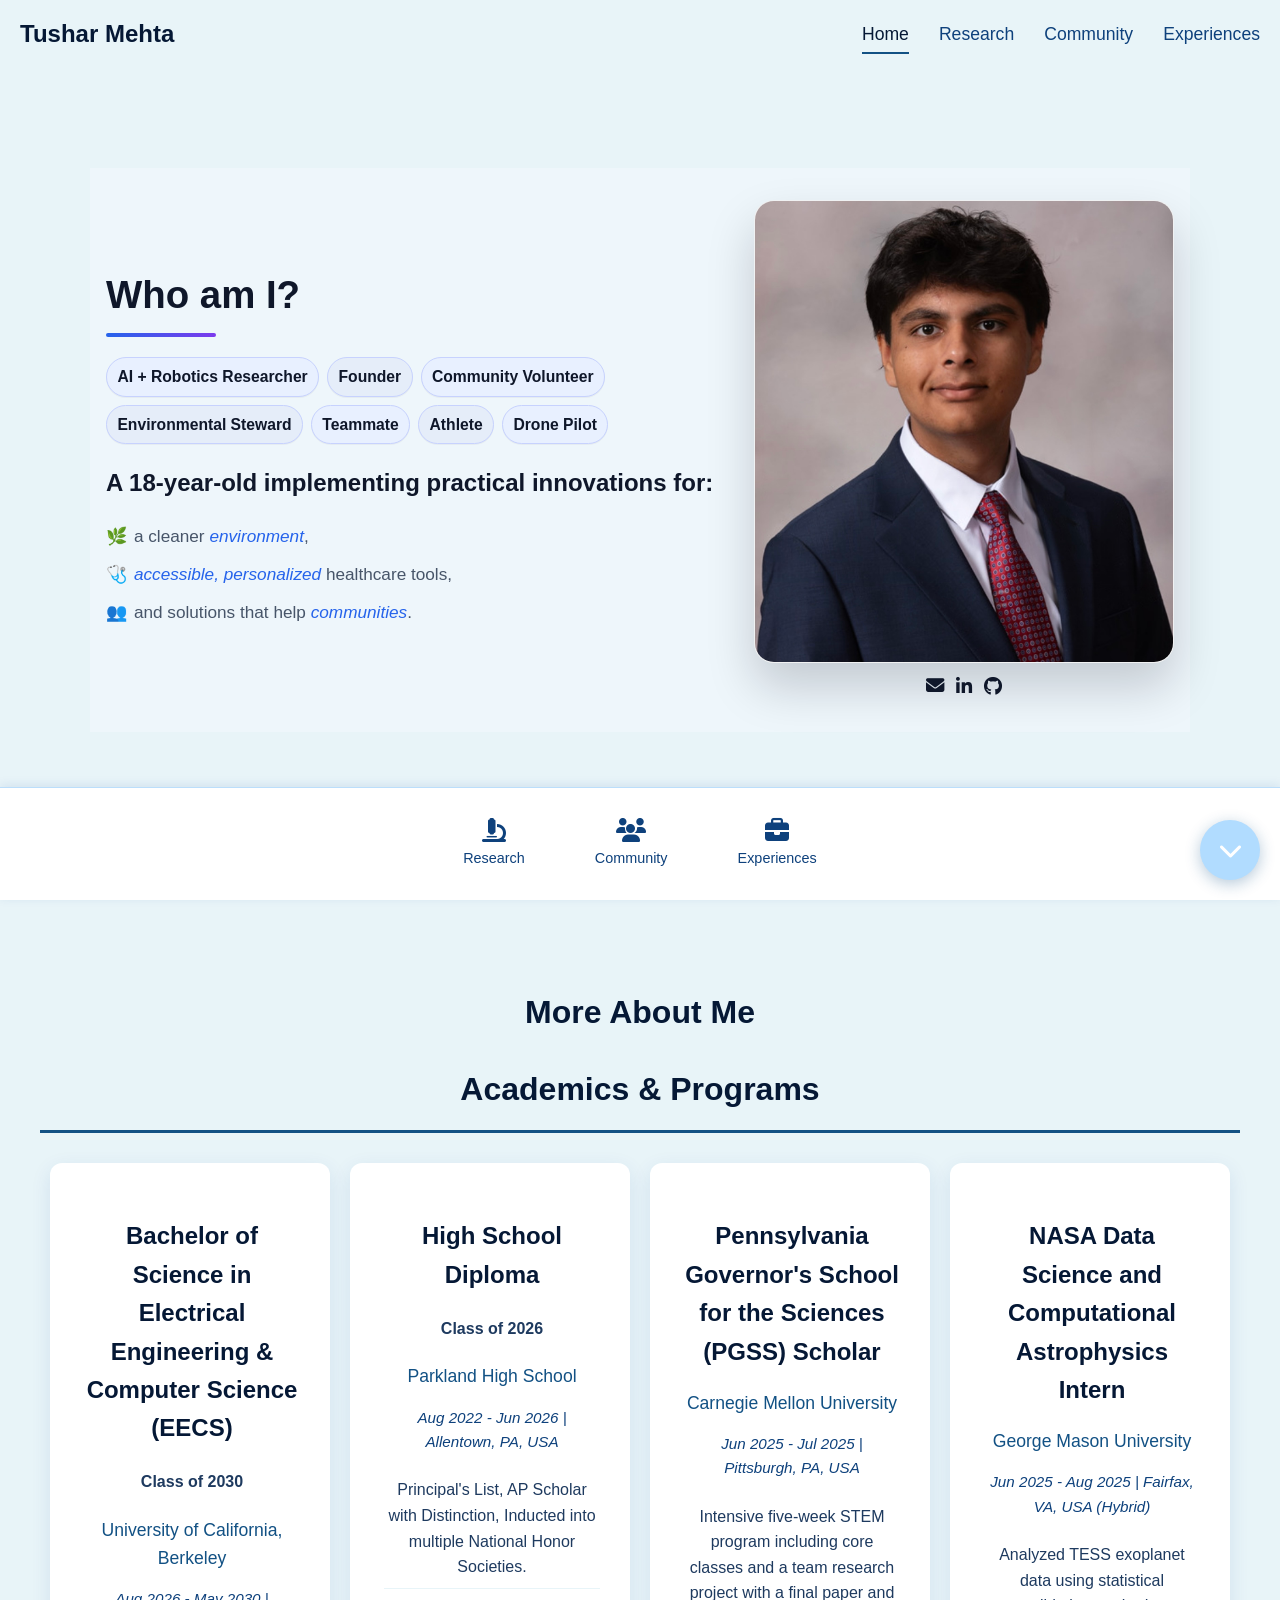
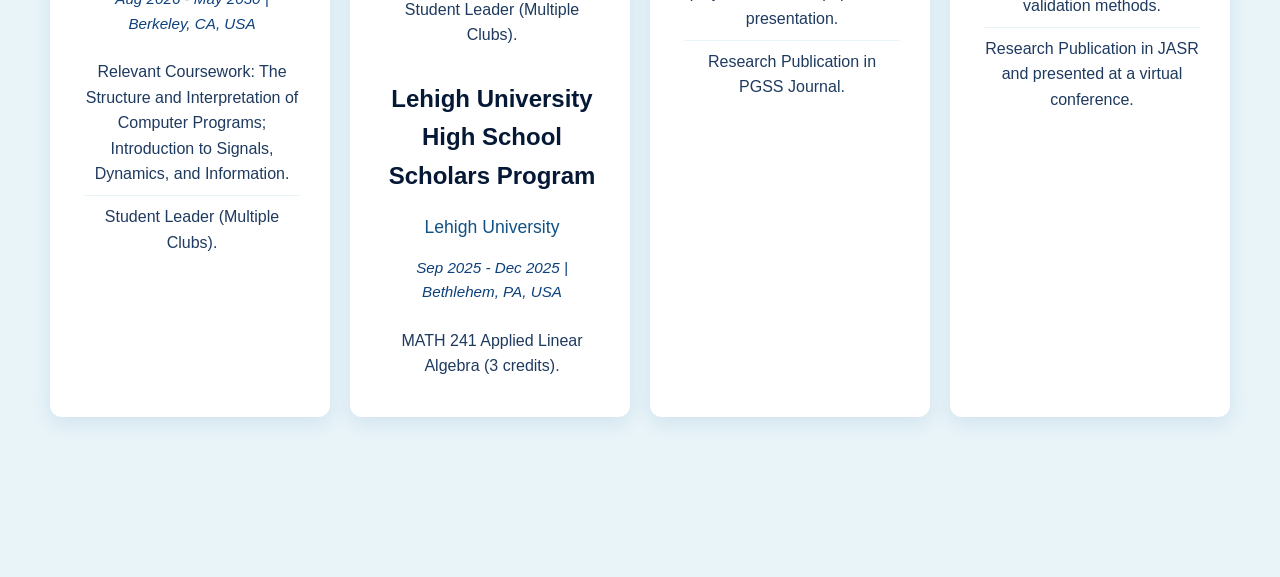
==== commit 8e193844: "Update index.html" ====
--- a/index.html
+++ b/index.html
@@ -206,6 +206,12 @@
                             </li>
                             <li>Student Leader (Multiple Clubs).</li>
                         </ul>
+                        <h3>Lehigh University High School Scholars Program</h3>
+                        <p class="institution">Lehigh University</p>
+                        <p class="date-location">Sep 2025 - Dec 2025 | Bethlehem, PA, USA</p>
+                         <ul>
+                            <li>MATH 241 Applied Linear Algebra (3 credits).</li>
+                        </ul>
                     </div>
                     <div class="card academic-card">
                         <h3>Pennsylvania Governor's School for the Sciences (PGSS) Scholar</h3>
@@ -215,12 +221,6 @@
                             <li>Intensive five-week STEM program including core classes and a team research project with a final paper and presentation.</li>
                             <li>Research Publication in PGSS Journal.</li>
                         </ul>
-                        <h3>Lehigh University High School Scholars Program</h3>
-                        <p class="institution">Lehigh University</p>
-                        <p class="date-location">Sep 2025 - Dec 2025 | Bethlehem, PA, USA</p>
-                         <ul>
-                            <li>MATH 241 Applied Linear Algebra (3 credits).</li>
-                        </ul>
                     </div>
                     <div class="card academic-card">
                         <h3>NASA Data Science and Computational Astrophysics Intern</h3>
@@ -229,14 +229,6 @@
                          <ul>
                             <li>Analyzed TESS exoplanet data using statistical validation methods.</li>
                             <li>Research Publication in JASR and presented at a virtual conference.</li>
-                        </ul>
-                    </div>
-                    <div class="card academic-card">
-                        <h3>Lehigh University High School Scholars Program</h3>
-                        <p class="institution">Lehigh University</p>
-                        <p class="date-location">Sep 2025 - Dec 2025 | Bethlehem, PA, USA</p>
-                         <ul>
-                            <li>MATH 241 Applied Linear Algebra (3 credits).</li>
                         </ul>
                     </div>
                 </div>
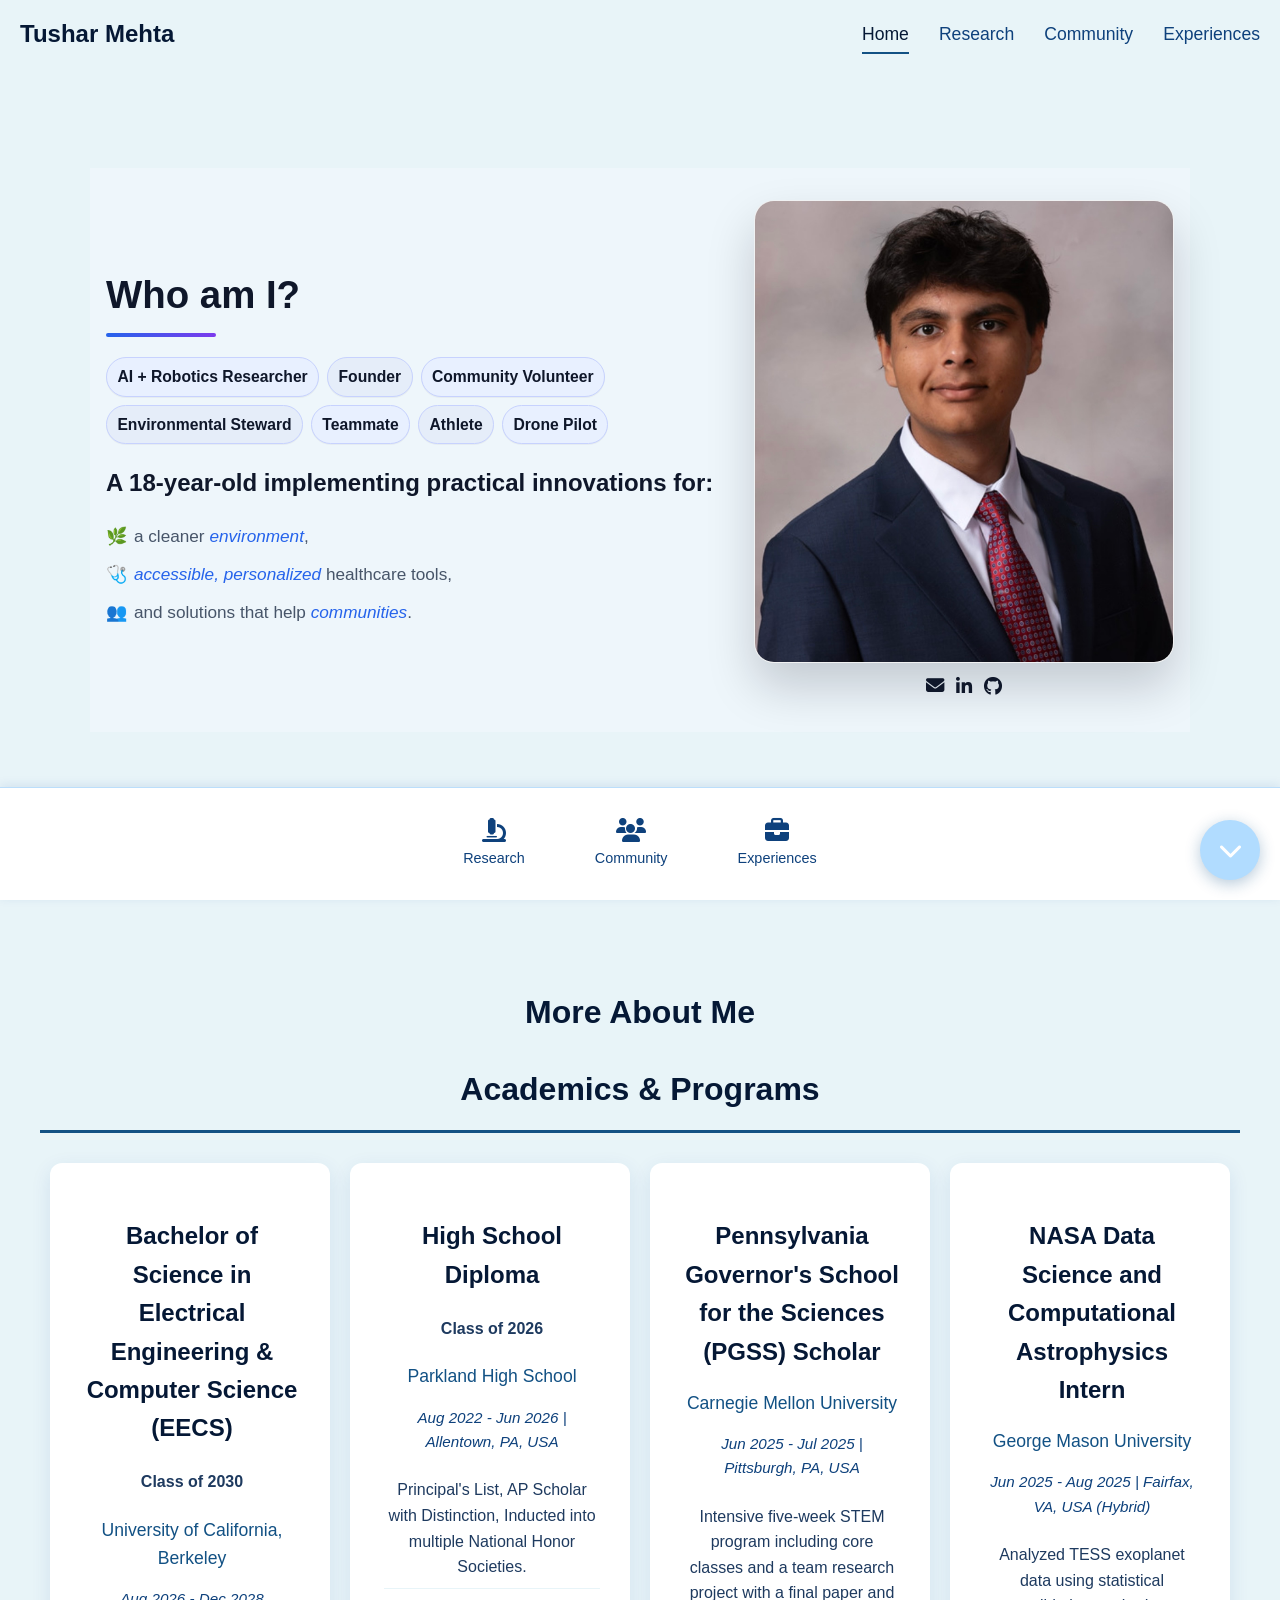
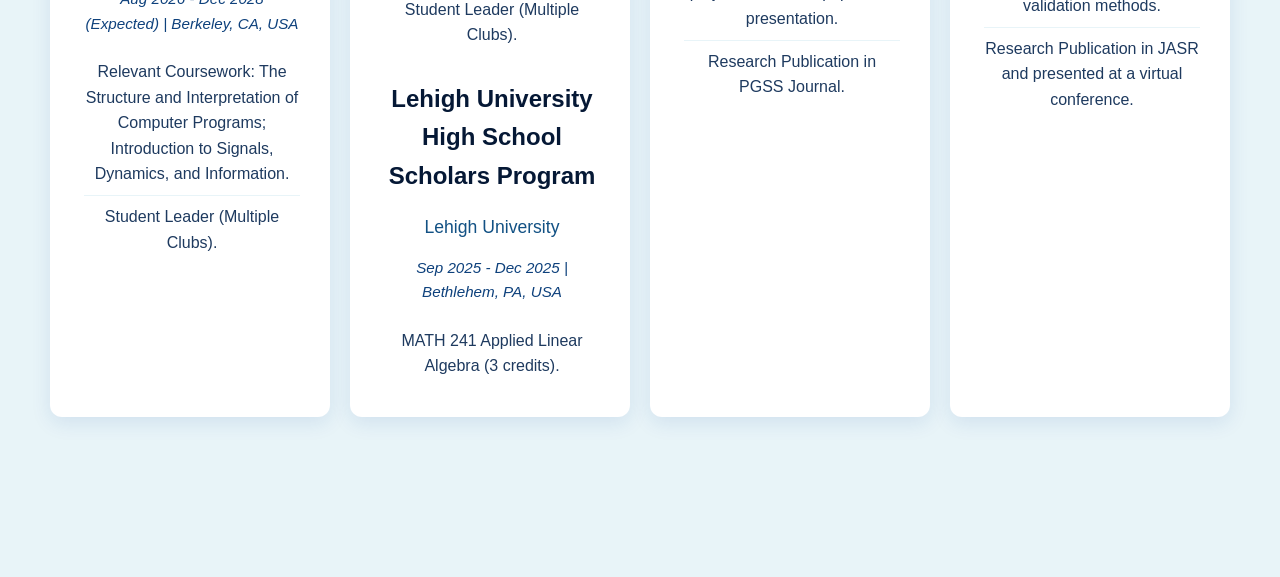
==== commit 26ffd016: "Update index.html" ====
--- a/index.html
+++ b/index.html
@@ -188,7 +188,7 @@
                         <h3>Bachelor of Science in Electrical Engineering & Computer Science (EECS) </h3>
                         <h4>Class of 2030</h4>
                         <p class="institution">University of California, Berkeley</p>
-                        <p class="date-location">Aug 2026 - May 2030 | Berkeley, CA, USA</p>
+                        <p class="date-location">Aug 2026 - Dec 2028 (Expected) | Berkeley, CA, USA</p>
                         <ul>
                             <li>Relevant Coursework: The Structure and Interpretation of Computer Programs; Introduction to Signals, Dynamics, and Information.
                             </li>
